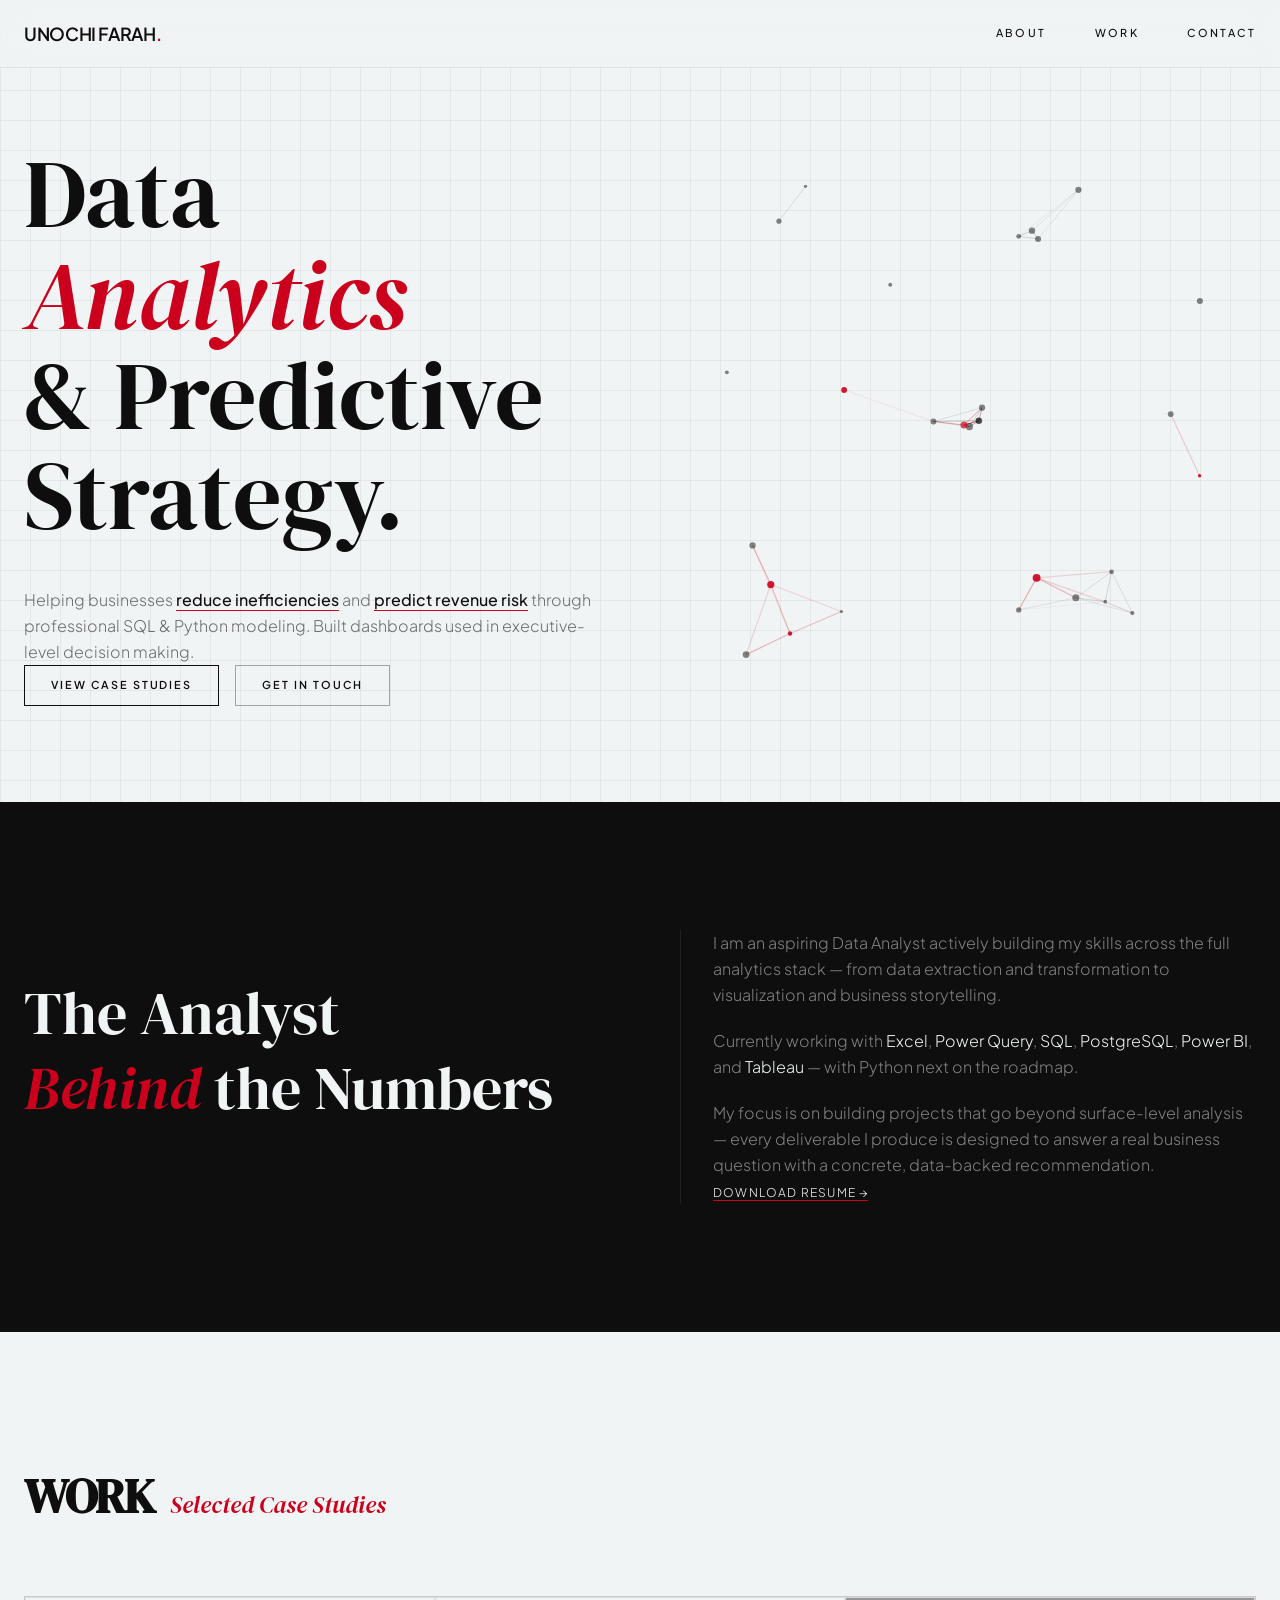
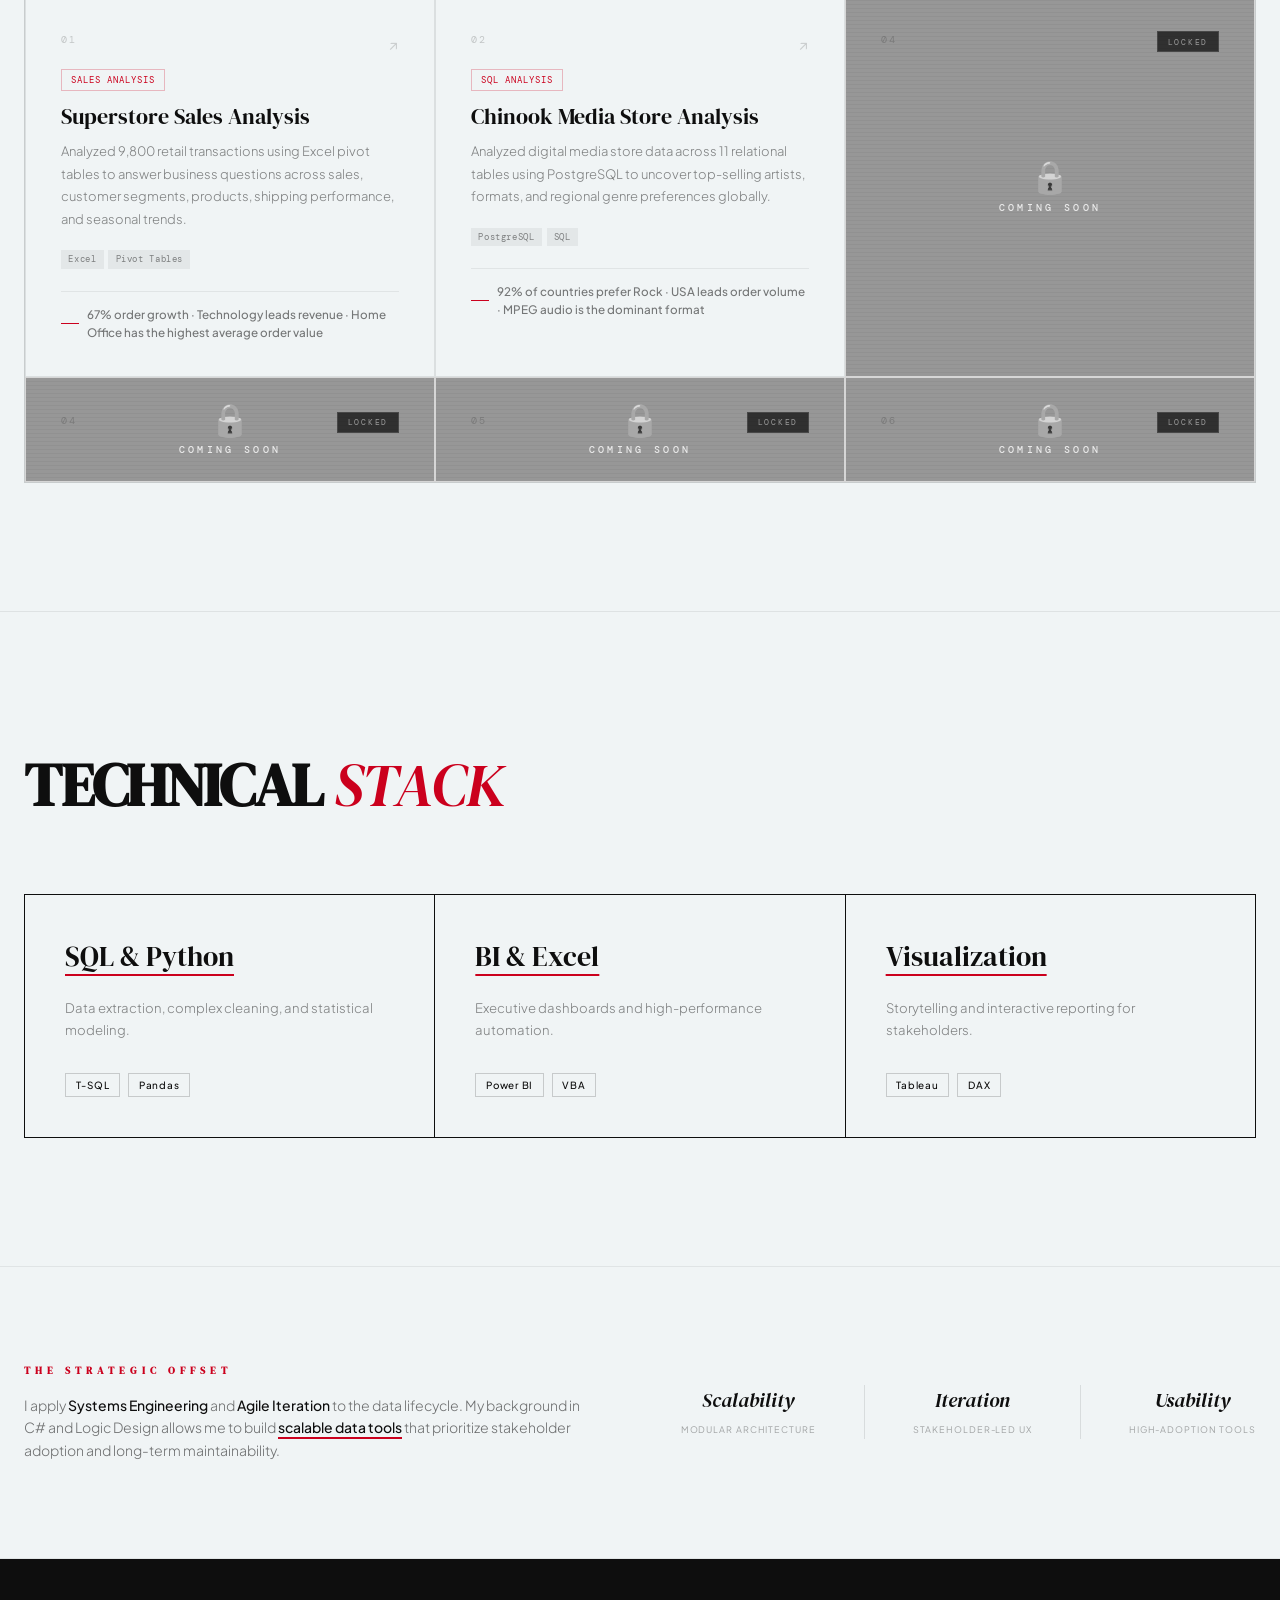
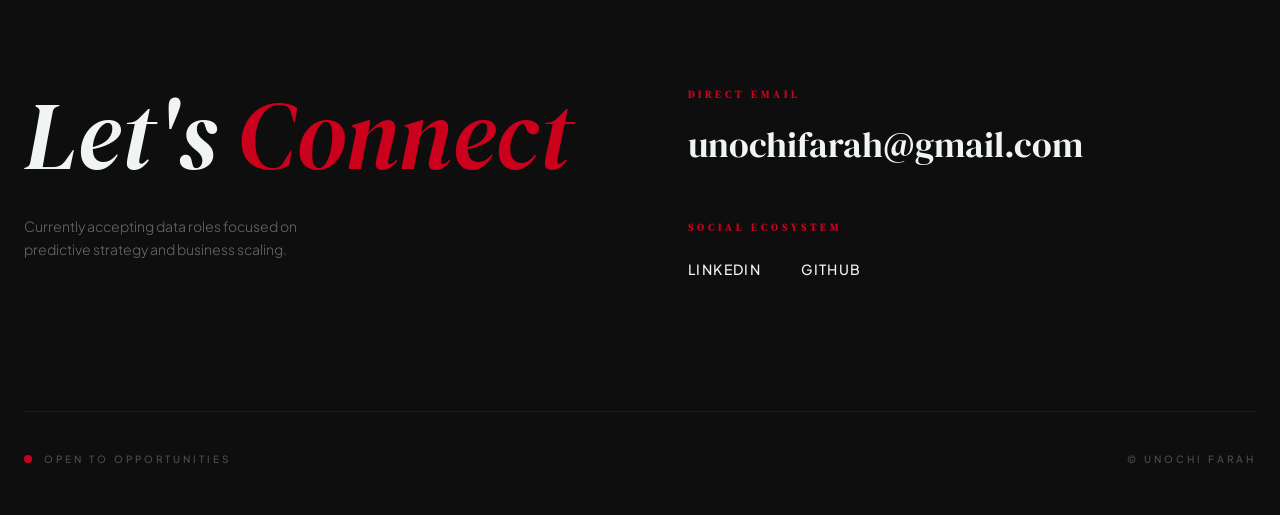
==== index.html @ 2f9d329b "update project 2" ====
<!DOCTYPE html>
<html lang="en">
<head>
    <meta charset="UTF-8">
    <meta name="viewport" content="width=device-width, initial-scale=1.0">
    <title>Unochi Farah | Data Analyst | SQL & Python Specialist</title>
    <link rel="preconnect" href="https://fonts.googleapis.com">
    <link rel="preconnect" href="https://fonts.gstatic.com" crossorigin>
    <link href="https://fonts.googleapis.com/css2?family=Plus+Jakarta+Sans:wght@300;400;500;600&family=DM+Serif+Display:ital@0;1&family=DM+Mono:wght@300;400;500&display=swap" rel="stylesheet">
    <link rel="stylesheet" href="styles.css">
    <style>
        :root { --cream:#F0F4F5; --red-deep:#7A0114; --red:#CB001D; --dark:#0E0E0E; }
        html { scroll-snap-type:y proximity; scroll-behavior:smooth; }
        body { font-family:'Plus Jakarta Sans',sans-serif; background-color:var(--cream); color:var(--dark); overflow-x:hidden; }
        h1,h2,h3,.serif { font-family:'DM Serif Display',serif; }
        section,footer { scroll-snap-align:start; scroll-margin-top:5rem; }
        .btn-outline { border:1.5px solid var(--dark); padding:11px 26px; transition:0.35s; font-size:0.68rem; letter-spacing:0.18em; text-transform:uppercase; font-weight:600; display:inline-block; color:var(--dark); }
        .btn-outline-secondary { border-color:rgba(14,14,14,0.35); }
        .btn-outline:hover { background:var(--red); border-color:var(--red); color:var(--cream); transform:translateY(-2px); }
        .project-card { display:block; position:relative; border:1px solid rgba(14,14,14,0.09); padding:2.2rem; overflow:hidden; text-decoration:none; color:inherit; background:var(--cream); transition:border-color 0.25s; }
        .project-card::before { content:''; position:absolute; bottom:0; left:0; right:0; height:2px; background:var(--red); transform:scaleX(0); transform-origin:left; transition:transform 0.35s ease; }
        .project-card:hover { border-color:rgba(14,14,14,0.2); }
        .project-card:hover::before { transform:scaleX(1); }
        .project-num { font-family:'DM Mono',monospace; font-size:0.6rem; letter-spacing:0.18em; color:rgba(14,14,14,0.2); margin-bottom:1.1rem; }
        .project-tag-pill { display:inline-block; font-family:'DM Mono',monospace; font-size:0.56rem; letter-spacing:0.12em; text-transform:uppercase; color:var(--red); border:1px solid rgba(203,0,29,0.25); padding:0.2rem 0.52rem; margin-bottom:0.75rem; }
        .project-card-title { font-family:'DM Serif Display',serif; font-size:1.35rem; font-weight:400; line-height:1.25; color:var(--dark); margin-bottom:0.6rem; }
        .project-card-desc { font-size:0.81rem; font-weight:300; line-height:1.75; color:rgba(14,14,14,0.5); margin-bottom:1.25rem; }
        .project-tools-row { display:flex; flex-wrap:wrap; gap:0.3rem; margin-bottom:1.35rem; }
        .tool-chip { font-family:'DM Mono',monospace; font-size:0.55rem; letter-spacing:0.07em; background:rgba(14,14,14,0.055); color:rgba(14,14,14,0.48); padding:0.17rem 0.45rem; }
        .project-arrow { position:absolute; top:2.2rem; right:2.2rem; font-size:0.95rem; color:rgba(14,14,14,0.16); transition:color 0.25s,transform 0.25s; }
        .project-card:hover .project-arrow { color:var(--red); transform:translate(3px,-3px); }
        .project-impact { font-size:0.73rem; font-weight:500; color:rgba(14,14,14,0.55); border-top:1px solid rgba(14,14,14,0.07); padding-top:0.9rem; display:flex; align-items:center; gap:0.5rem; }
        .project-impact::before { content:''; display:inline-block; width:1.1rem; height:1px; background:var(--red); flex-shrink:0; }
        .project-card-locked { display:block; position:relative; border:1px solid rgba(14,14,14,0.09); padding:2.2rem; overflow:hidden; text-decoration:none; color:inherit; background:#e8ebec; cursor:not-allowed; filter:grayscale(1); user-select:none; }
        .project-card-locked::after { content:''; position:absolute; inset:0; background-image:repeating-linear-gradient(0deg,transparent,transparent 3px,rgba(14,14,14,0.045) 3px,rgba(14,14,14,0.045) 4px); pointer-events:none; z-index:1; }
        .locked-overlay { position:absolute; inset:0; background:rgba(14,14,14,0.38); z-index:2; display:flex; flex-direction:column; align-items:center; justify-content:center; gap:0.6rem; transition:background 0.3s; }
        .project-card-locked:hover .locked-overlay { background:rgba(14,14,14,0.52); }
        @keyframes lockShake { 0%,100%{transform:rotate(0deg)} 20%{transform:rotate(-9deg)} 40%{transform:rotate(9deg)} 60%{transform:rotate(-6deg)} 80%{transform:rotate(6deg)} }
        .project-card-locked:hover .lock-icon { animation:lockShake 0.45s ease; }
        .lock-icon { font-size:2rem; line-height:1; display:block; }
        .locked-label { font-family:'DM Mono',monospace; font-size:0.6rem; letter-spacing:0.35em; text-transform:uppercase; color:rgba(240,244,245,0.9); font-weight:500; }
        .locked-badge { position:absolute; top:2.1rem; right:2.2rem; font-family:'DM Mono',monospace; font-size:0.5rem; letter-spacing:0.22em; text-transform:uppercase; background:rgba(14,14,14,0.75); color:rgba(240,244,245,0.55); padding:0.22rem 0.6rem; border:1px solid rgba(240,244,245,0.12); z-index:3; }
        .stack-card { border-right:1px solid var(--dark); border-bottom:1px solid var(--dark); transition:background 0.4s; }
        .stack-card:hover { background:var(--dark); }
        .stack-card:hover .stack-title { color:var(--cream); }
        .stack-card:hover .stack-desc { color:rgba(240,244,245,0.5); }
        .stack-card:hover .stack-chip { background:var(--red); color:var(--cream); border-color:var(--red); }
        .stack-title { font-family:'DM Serif Display',serif; font-size:1.75rem; transition:color 0.4s; text-decoration:underline; text-decoration-color:var(--red); text-decoration-thickness:2px; text-underline-offset:8px; color:var(--dark); }
        .stack-desc { font-size:0.82rem; font-weight:300; line-height:1.7; transition:color 0.4s; color:rgba(14,14,14,0.5); }
        .stack-chip { font-size:0.62rem; font-weight:500; letter-spacing:0.08em; border:1px solid rgba(14,14,14,0.18); padding:0.2rem 0.6rem; transition:background 0.4s,color 0.4s,border-color 0.4s; color:var(--dark); }
    </style>
</head>
<body>
<div id="progress-bar" style="width:0%"></div>
<!-- NAV -->
<nav class="fixed w-full z-50 backdrop-blur-md border-b px-6 py-5" style="background:rgba(240,244,245,0.92);border-color:rgba(14,14,14,0.08);">
    <div class="max-w-7xl mx-auto flex justify-between items-center">
        <div class="text-lg uppercase tracking-tight" style="font-weight:600;letter-spacing:-0.02em;">Unochi Farah<span class="text-accent">.</span></div>
        <div class="flex gap-8 md:gap-12 items-center">
            <a href="#about" class="nav-link">About</a>
            <a href="#work" class="nav-link">Work</a>
            <a href="#contact" class="nav-link">Contact</a>
        </div>
    </div>
</nav>
<!-- HERO -->
<section class="pt-36 pb-24 grid-bg px-6">
    <div class="max-w-7xl mx-auto w-full">
        <div data-aos="fade-up" style="display:grid;grid-template-columns:1fr 1fr;gap:4rem;align-items:center;">
            <div>
                <h1 class="text-6xl md:text-8xl leading-none mb-10" style="font-weight:400;line-height:1.05;">
                    Data <span class="text-accent italic">Analytics</span>
                    <br>
                    &amp; Predictive Strategy.
                </h1>
                <p class="text-base max-w-xl font-light leading-relaxed mb-0" style="color:rgba(14,14,14,0.58);">
                    Helping businesses
                    <span style="color:var(--dark);font-weight:500;text-decoration:underline;text-decoration-color:var(--red);text-underline-offset:4px;">reduce inefficiencies</span>
                    and
                    <span style="color:var(--dark);font-weight:500;text-decoration:underline;text-decoration-color:var(--red);text-underline-offset:4px;">predict revenue risk</span>
                    through professional SQL &amp; Python modeling. Built dashboards used in executive-level decision making.
                </p>
                <div class="flex flex-wrap gap-4 mt-16">
                    <a href="#work" class="btn-outline">View Case Studies</a>
                    <a href="https://www.linkedin.com/in/jasmine-unochi-4613a3169/" target="_blank" rel="noopener noreferrer" class="btn-outline btn-outline-secondary">Get in Touch</a>
                </div>
            </div>
            <!-- INTERACTIVE GRAPHIC -->
            <div style="display:flex;align-items:center;justify-content:center;">
                <canvas id="hero-canvas" width="480" height="480" style="width:100%;max-width:480px;cursor:crosshair;"></canvas>
            </div>
        </div>
    </div>
</section>
<script>
(function(){
    const canvas = document.getElementById('hero-canvas');
    if (!canvas) return;
    const ctx = canvas.getContext('2d');
    const W = canvas.width, H = canvas.height;
    const RED = '#CB001D', DARK = '#0E0E0E', CREAM = '#F0F4F5';
    let mouse = { x: W/2, y: H/2 };
    const NODES = 28;
    const nodes = Array.from({length: NODES}, (_, i) => ({
        x: Math.random() * W,
        y: Math.random() * H,
        vx: (Math.random() - 0.5) * 0.6,
        vy: (Math.random() - 0.5) * 0.6,
        r: Math.random() * 2.5 + 1.5,
        red: i < 5
    }));
    canvas.addEventListener('mousemove', e => {
        const rect = canvas.getBoundingClientRect();
        const scaleX = W / rect.width;
        const scaleY = H / rect.height;
        mouse.x = (e.clientX - rect.left) * scaleX;
        mouse.y = (e.clientY - rect.top) * scaleY;
    });
    canvas.addEventListener('mouseleave', () => {
        mouse.x = W/2; mouse.y = H/2;
    });
    canvas.addEventListener('click', e => {
        const rect = canvas.getBoundingClientRect();
        const scaleX = W / rect.width;
        const scaleY = H / rect.height;
        const cx = (e.clientX - rect.left) * scaleX;
        const cy = (e.clientY - rect.top) * scaleY;
        nodes.push({
            x: cx, y: cy,
            vx: (Math.random()-0.5)*1.2,
            vy: (Math.random()-0.5)*1.2,
            r: 3, red: true
        });
        if (nodes.length > NODES + 10) nodes.splice(0, 1);
    });
    function draw() {
        ctx.clearRect(0, 0, W, H);
        // mouse influence
        nodes.forEach(n => {
            const dx = mouse.x - n.x, dy = mouse.y - n.y;
            const dist = Math.sqrt(dx*dx + dy*dy);
            if (dist < 120 && dist > 0) {
                const force = (120 - dist) / 120 * 0.4;
                n.vx += (dx/dist) * force;
                n.vy += (dy/dist) * force;
            }
            n.vx *= 0.98; n.vy *= 0.98;
            n.x += n.vx; n.y += n.vy;
            if (n.x < 0 || n.x > W) n.vx *= -1;
            if (n.y < 0 || n.y > H) n.vy *= -1;
            n.x = Math.max(0, Math.min(W, n.x));
            n.y = Math.max(0, Math.min(H, n.y));
        });
        // draw connections
        for (let i = 0; i < nodes.length; i++) {
            for (let j = i+1; j < nodes.length; j++) {
                const dx = nodes[i].x - nodes[j].x;
                const dy = nodes[i].y - nodes[j].y;
                const dist = Math.sqrt(dx*dx + dy*dy);
                if (dist < 110) {
                    const alpha = (1 - dist/110) * 0.45;
                    const isRed = nodes[i].red || nodes[j].red;
                    ctx.beginPath();
                    ctx.strokeStyle = isRed
                        ? `rgba(203,0,29,${alpha})`
                        : `rgba(14,14,14,${alpha * 0.6})`;
                    ctx.lineWidth = isRed ? 1.2 : 0.7;
                    ctx.moveTo(nodes[i].x, nodes[i].y);
                    ctx.lineTo(nodes[j].x, nodes[j].y);
                    ctx.stroke();
                }
            }
        }
        // mouse connections
        nodes.forEach(n => {
            const dx = mouse.x - n.x, dy = mouse.y - n.y;
            const dist = Math.sqrt(dx*dx + dy*dy);
            if (dist < 100) {
                const alpha = (1 - dist/100) * 0.6;
                ctx.beginPath();
                ctx.strokeStyle = `rgba(203,0,29,${alpha})`;
                ctx.lineWidth = 0.8;
                ctx.moveTo(n.x, n.y);
                ctx.lineTo(mouse.x, mouse.y);
                ctx.stroke();
            }
        });
        // draw nodes
        nodes.forEach(n => {
            ctx.beginPath();
            ctx.arc(n.x, n.y, n.r, 0, Math.PI*2);
            ctx.fillStyle = n.red ? RED : DARK;
            ctx.globalAlpha = n.red ? 0.9 : 0.5;
            ctx.fill();
            ctx.globalAlpha = 1;
        });
        // mouse dot
        ctx.beginPath();
        ctx.arc(mouse.x, mouse.y, 3.5, 0, Math.PI*2);
        ctx.fillStyle = RED;
        ctx.globalAlpha = 0.7;
        ctx.fill();
        ctx.globalAlpha = 1;
        requestAnimationFrame(draw);
    }
    draw();
})();
</script>
<!-- ABOUT -->
<section id="about" class="py-32 relative overflow-hidden px-6" style="background:var(--dark);color:var(--cream);">
    <div class="max-w-7xl mx-auto grid md:grid-cols-2 gap-20 items-center">
        <div data-aos="fade-right">
            <h2 class="text-5xl md:text-6xl mb-8 leading-tight" style="font-weight:400;">The Analyst <br><span class="text-accent italic">Behind</span> the Numbers</h2>
        </div>
        <div class="space-y-5 font-light leading-relaxed pl-8" style="border-left:1px solid rgba(240,244,245,0.08);color:rgba(240,244,245,0.5);" data-aos="fade-left">
            <p>I am an aspiring Data Analyst actively building my skills across the full analytics stack — from data extraction and transformation to visualization and business storytelling.</p>
            <p>Currently working with <span style="color:var(--cream);">Excel</span>, <span style="color:var(--cream);">Power Query</span>, <span style="color:var(--cream);">SQL</span>, <span style="color:var(--cream);">PostgreSQL</span>, <span style="color:var(--cream);">Power BI</span>, and <span style="color:var(--cream);">Tableau</span> — with Python next on the roadmap.</p>
            <p>My focus is on building projects that go beyond surface-level analysis — every deliverable I produce is designed to answer a real business question with a concrete, data-backed recommendation.</p>
            <a href="resume.pdf" class="inline-block mt-4 text-xs uppercase tracking-widest pb-1 transition-colors" style="border-bottom:1px solid var(--red);color:var(--cream);">Download Resume →</a>
        </div>
    </div>
</section>
<!-- WORK -->
<section id="work" class="py-32 px-6">
    <div class="max-w-7xl mx-auto">
        <div class="flex flex-col md:flex-row md:items-baseline gap-4 mb-16">
            <h2 class="text-5xl uppercase tracking-tight" style="font-weight:600;letter-spacing:-0.02em;">Work</h2>
            <div style="height:1px;flex-grow:1;background:rgba(14,14,14,0.1);display:none;" class="md:block"></div>
            <span class="text-accent serif italic text-2xl" style="font-weight:400;">Selected Case Studies</span>
        </div>
        <div class="grid grid-cols-1 md:grid-cols-2 lg:grid-cols-3 gap-\[1px\]" style="background:rgba(14,14,14,0.09);border:1px solid rgba(14,14,14,0.09);" data-aos="fade-up">
            <!-- 01 UNLOCKED -->
            <a href="project-one.html" class="project-card">
                <span class="project-arrow">↗</span>
                <div class="project-num">01</div>
                <div class="project-tag-pill">Sales Analysis</div>
                <h3 class="project-card-title">
                    Superstore Sales Analysis
                </h3>
                <p class="project-card-desc">
                    Analyzed 9,800 retail transactions using Excel pivot tables to answer business questions across sales, customer segments, products, shipping performance, and seasonal trends.
                </p>
                <div class="project-tools-row">
                    <span class="tool-chip">Excel</span>
                    <span class="tool-chip">Pivot Tables</span>
                </div>
                <div class="project-impact">
                    67% order growth · Technology leads revenue · Home Office has the highest average order value
                </div>
            </a>
            <!-- 02 UNLOCKED -->
            <a href="project-two.html" class="project-card">
                <span class="project-arrow">↗</span>
                <div class="project-num">02</div>
                <div class="project-tag-pill">SQL Analysis</div>
                <h3 class="project-card-title">
                    Chinook Media Store Analysis
                </h3>
                <p class="project-card-desc">
                    Analyzed digital media store data across 11 relational tables using PostgreSQL to uncover top-selling artists, formats, and regional genre preferences globally.
                </p>
                <div class="project-tools-row">
                    <span class="tool-chip">PostgreSQL</span>
                    <span class="tool-chip">SQL</span>
                </div>
                <div class="project-impact">
                    92% of countries prefer Rock · USA leads order volume · MPEG audio is the dominant format
                </div>
            </a>
            <!-- 03 LOCKED -->
            <div class="project-card-locked">
                <div class="locked-badge">Locked</div>
                <div class="project-num">04</div>
                <div class="locked-overlay">
                    <span class="lock-icon">🔒</span>
                    <span class="locked-label">Coming Soon</span>
                </div>
            </div>
            <!-- 04 LOCKED -->
            <div class="project-card-locked">
                <div class="locked-badge">Locked</div>
                <div class="project-num">04</div>
                <div class="locked-overlay">
                    <span class="lock-icon">🔒</span>
                    <span class="locked-label">Coming Soon</span>
                </div>
            </div>
            <!-- 05 LOCKED -->
            <div class="project-card-locked">
                <div class="locked-badge">Locked</div>
                <div class="project-num">05</div>
                <div class="locked-overlay">
                    <span class="lock-icon">🔒</span>
                    <span class="locked-label">Coming Soon</span>
                </div>
            </div>
            <!-- 06 LOCKED -->
            <div class="project-card-locked">
                <div class="locked-badge">Locked</div>
                <div class="project-num">06</div>
                <div class="locked-overlay">
                    <span class="lock-icon">🔒</span>
                    <span class="locked-label">Coming Soon</span>
                </div>
            </div>
        </div>
    </div>
</section>
<!-- STACK -->
<section id="stack" class="py-32 px-6" style="border-top:1px solid rgba(14,14,14,0.08);">
    <div class="max-w-7xl mx-auto">
        <h2 class="text-5xl md:text-6xl uppercase tracking-tight mb-16" style="font-weight:600;letter-spacing:-0.02em;">Technical <span class="text-accent serif italic" style="font-weight:400;">Stack</span></h2>
        <div style="display:grid;grid-template-columns:repeat(3,1fr);border-top:1px solid var(--dark);border-left:1px solid var(--dark);">
            <div class="stack-card p-10">
                <div class="stack-title mb-5">SQL &amp; Python</div>
                <p class="stack-desc mb-8">Data extraction, complex cleaning, and statistical modeling.</p>
                <div class="flex flex-wrap gap-2"><span class="stack-chip">T-SQL</span><span class="stack-chip">Pandas</span></div>
            </div>
            <div class="stack-card p-10">
                <div class="stack-title mb-5">BI &amp; Excel</div>
                <p class="stack-desc mb-8">Executive dashboards and high-performance automation.</p>
                <div class="flex flex-wrap gap-2"><span class="stack-chip">Power BI</span><span class="stack-chip">VBA</span></div>
            </div>
            <div class="stack-card p-10">
                <div class="stack-title mb-5">Visualization</div>
                <p class="stack-desc mb-8">Storytelling and interactive reporting for stakeholders.</p>
                <div class="flex flex-wrap gap-2"><span class="stack-chip">Tableau</span><span class="stack-chip">DAX</span></div>
            </div>
        </div>
    </div>
</section>
<!-- STRATEGIC OFFSET -->
<section class="py-24 px-6" style="border-top:1px solid rgba(14,14,14,0.07);border-bottom:1px solid rgba(14,14,14,0.07);">
    <div class="max-w-7xl mx-auto flex flex-col md:flex-row justify-between items-start md:items-center gap-10">
        <div class="max-w-xl">
            <h3 style="font-size:10px;text-transform:uppercase;letter-spacing:0.5em;font-weight:600;color:var(--red);margin-bottom:1rem;">The Strategic Offset</h3>
            <p class="text-sm font-light leading-relaxed" style="color:rgba(14,14,14,0.58);">
                I apply <span style="color:var(--dark);font-weight:500;">Systems Engineering</span> and <span style="color:var(--dark);font-weight:500;">Agile Iteration</span> to the data lifecycle. My background in C# and Logic Design allows me to build
                <span style="color:var(--dark);font-weight:500;text-decoration:underline;text-decoration-color:var(--red);text-decoration-thickness:2px;text-underline-offset:4px;">scalable data tools</span>
                that prioritize stakeholder adoption and long-term maintainability.
            </p>
        </div>
        <div class="flex flex-wrap gap-12">
            <div class="text-center"><span class="block text-xl serif italic mb-1">Scalability</span><span style="font-size:9px;text-transform:uppercase;letter-spacing:0.1em;color:rgba(14,14,14,0.35);">Modular Architecture</span></div>
            <div class="text-center pl-12" style="border-left:1px solid rgba(14,14,14,0.1);"><span class="block text-xl serif italic mb-1">Iteration</span><span style="font-size:9px;text-transform:uppercase;letter-spacing:0.1em;color:rgba(14,14,14,0.35);">Stakeholder-Led UX</span></div>
            <div class="text-center pl-12" style="border-left:1px solid rgba(14,14,14,0.1);"><span class="block text-xl serif italic mb-1">Usability</span><span style="font-size:9px;text-transform:uppercase;letter-spacing:0.1em;color:rgba(14,14,14,0.35);">High-Adoption Tools</span></div>
        </div>
    </div>
</section>
<!-- FOOTER / CONTACT -->
<footer id="contact" class="pt-32 pb-12 px-6" style="background:var(--dark);color:var(--cream);">
    <div class="max-w-7xl mx-auto">
        <div class="grid lg:grid-cols-2 gap-24 mb-32">
            <div>
                <h2 class="text-6xl md:text-8xl mb-8 italic serif" style="font-weight:400;line-height:1;">Let's <span class="text-accent">Connect</span></h2>
                <p class="text-sm font-light leading-relaxed max-w-xs" style="color:rgba(240,244,245,0.4);">Currently accepting data roles focused on predictive strategy and business scaling.</p>
            </div>
            <div class="space-y-12">
                <div>
                    <h4 style="font-size:10px;text-transform:uppercase;letter-spacing:0.4em;font-weight:600;margin-bottom:1rem;color:var(--red);">Direct Email</h4>
                    <a href="mailto:unochifarah@gmail.com" class="text-2xl md:text-4xl serif" style="color:var(--cream);transition:color 0.3s;" onmouseover="this.style.color='var(--red)'" onmouseout="this.style.color='var(--cream)'">unochifarah@gmail.com</a>
                </div>
                <div>
                    <h4 style="font-size:10px;text-transform:uppercase;letter-spacing:0.4em;font-weight:600;margin-bottom:1.5rem;color:var(--red);">Social Ecosystem</h4>
                    <div class="flex gap-10">
                        <a href="https://www.linkedin.com/in/jasmine-unochi-4613a3169/" target="_blank" rel="noopener noreferrer" class="social-link text-sm uppercase tracking-widest font-medium" style="color:var(--cream);">LinkedIn</a>
                        <a href="https://github.com/unochifarah" target="_blank" rel="noopener noreferrer" class="social-link text-sm uppercase tracking-widest font-medium" style="color:var(--cream);">GitHub</a>
                    </div>
                </div>
            </div>
        </div>
            <div style="border-top:1px solid rgba(240,244,245,0.07);padding-top:2.5rem;margin-top:2rem;display:flex;justify-content:space-between;align-items:center;font-size:10px;text-transform:uppercase;letter-spacing:0.3em;font-weight:500;color:rgba(240,244,245,0.28);">
            <div class="flex items-center gap-3"><span class="h-2 w-2 rounded-full animate-pulse" style="background:var(--red);"></span><span>Open to Opportunities</span></div>
            <p>&copy; Unochi Farah</p>
        </div>
    </div>
</footer>
<script>
    window.addEventListener('scroll', function() {
        let s = document.body.scrollTop || document.documentElement.scrollTop;
        let h = document.documentElement.scrollHeight - document.documentElement.clientHeight;
        document.getElementById("progress-bar").style.width = (s / h * 100) + "%";
    });
    document.addEventListener('DOMContentLoaded', function() {
        const observer = new IntersectionObserver(function(entries) {
            entries.forEach(function(entry) {
                if (entry.isIntersecting) entry.target.classList.add('aos-animate');
            });
        }, { threshold: 0.1 });
        document.querySelectorAll('[data-aos]').forEach(function(el) { observer.observe(el); });
    });
</script>
</body>
</html>
---- styles.css ----
/* ── Reset & Base ─────────────────────────────────────────── */
*, *::before, *::after { box-sizing: border-box; margin: 0; padding: 0; }
html { scroll-behavior: smooth; }
img { display: block; max-width: 100%; height: auto; }
a { text-decoration: none; color: inherit; }

/* ── CSS Variables ────────────────────────────────────────── */
:root {
  --cream: #F0F4F5;
  --red:   #CB001D;
  --dark:  #0E0E0E;
  --max-w: 80rem; /* max-w-7xl */
}

/* ── Typography ───────────────────────────────────────────── */
body {
  font-family: 'Plus Jakarta Sans', sans-serif;
  background-color: var(--cream);
  color: var(--dark);
  overflow-x: hidden;
  font-size: 1rem;
  line-height: 1.5;
}
h1, h2, h3, h4, .serif { font-family: 'DM Serif Display', serif; }
code, .mono { font-family: 'DM Mono', monospace; }

.text-accent  { color: var(--red); }
.italic       { font-style: italic; }
.uppercase    { text-transform: uppercase; }
.font-light   { font-weight: 300; }
.font-medium  { font-weight: 500; }
.font-semibold{ font-weight: 600; }

.text-xs   { font-size: 0.75rem; }
.text-sm   { font-size: 0.875rem; }
.text-base { font-size: 1rem; }
.text-lg   { font-size: 1.125rem; }
.text-xl   { font-size: 1.25rem; }
.text-2xl  { font-size: 1.5rem; }
.text-3xl  { font-size: 1.875rem; }
.text-4xl  { font-size: 2.25rem; }
.text-5xl  { font-size: 3rem; }

.text-\[0\.55rem\] { font-size: 0.55rem; }
.text-\[0\.58rem\] { font-size: 0.58rem; }
.text-\[0\.6rem\]  { font-size: 0.6rem; }
.text-\[0\.62rem\] { font-size: 0.62rem; }
.text-\[10px\]     { font-size: 10px; }

.leading-tight   { line-height: 1.25; }
.leading-relaxed { line-height: 1.625; }
.leading-\[1\.15\] { line-height: 1.15; }

.tracking-tight      { letter-spacing: -0.02em; }
.tracking-widest     { letter-spacing: 0.1em; }
.tracking-\[0\.07em\]{ letter-spacing: 0.07em; }
.tracking-\[0\.15em\]{ letter-spacing: 0.15em; }
.tracking-\[0\.2em\] { letter-spacing: 0.2em; }
.tracking-\[0\.3em\] { letter-spacing: 0.3em; }

/* ── Layout ───────────────────────────────────────────────── */
.max-w-7xl  { max-width: var(--max-w); }
.mx-auto    { margin-left: auto; margin-right: auto; }
.w-full     { width: 100%; }
.w-2        { width: 0.5rem; }
.h-2        { height: 0.5rem; }
.h-auto     { height: auto; }
.block      { display: block; }

.flex         { display: flex; }
.flex-col     { flex-direction: column; }
.flex-wrap    { flex-wrap: wrap; }
.items-center { align-items: center; }
.items-end    { align-items: flex-end; }
.justify-between { justify-content: space-between; }

.grid { display: grid; }

/* ── Spacing ──────────────────────────────────────────────── */
.gap-2  { gap: 0.5rem; }
.gap-3  { gap: 0.75rem; }
.gap-4  { gap: 1rem; }
.gap-6  { gap: 1.5rem; }
.gap-8  { gap: 2rem; }
.gap-10 { gap: 2.5rem; }
.gap-12 { gap: 3rem; }
.gap-16 { gap: 4rem; }
.gap-\[1px\] { gap: 1px; }

.p-8  { padding: 2rem; }
.p-12 { padding: 3rem; }
.px-2 { padding-left: 0.5rem; padding-right: 0.5rem; }
.px-6 { padding-left: 1.5rem; padding-right: 1.5rem; }
.py-1 { padding-top: 0.25rem; padding-bottom: 0.25rem; }
.py-5 { padding-top: 1.25rem; padding-bottom: 1.25rem; }
.py-20{ padding-top: 5rem; padding-bottom: 5rem; }
.py-28{ padding-top: 7rem; padding-bottom: 7rem; }
.pt-10{ padding-top: 2.5rem; }
.pt-20{ padding-top: 5rem; }
.pt-36{ padding-top: 9rem; }
.pb-6 { padding-bottom: 1.5rem; }
.pb-10{ padding-bottom: 2.5rem; }
.pb-12{ padding-bottom: 3rem; }
.pb-20{ padding-bottom: 5rem; }

.mb-2 { margin-bottom: 0.5rem; }
.mb-3 { margin-bottom: 0.75rem; }
.mb-4 { margin-bottom: 1rem; }
.mb-5 { margin-bottom: 1.25rem; }
.mb-6 { margin-bottom: 1.5rem; }
.mb-8 { margin-bottom: 2rem; }
.mb-10{ margin-bottom: 2.5rem; }
.mb-16{ margin-bottom: 4rem; }
.mt-4 { margin-top: 1rem; }
.mt-6 { margin-top: 1.5rem; }
.mt-8 { margin-top: 2rem; }
.mt-12{ margin-top: 3rem; }

.space-y-2 > * + * { margin-top: 0.5rem; }
.space-y-3 > * + * { margin-top: 0.75rem; }
.space-y-4 > * + * { margin-top: 1rem; }
.space-y-6 > * + * { margin-top: 1.5rem; }
.space-y-12> * + * { margin-top: 3rem; }

/* ── Positioning ──────────────────────────────────────────── */
.fixed    { position: fixed; }
.relative { position: relative; }
.z-50     { z-index: 50; }

/* ── Borders & Shapes ─────────────────────────────────────── */
.border-b     { border-bottom: 1px solid; }
.rounded-full { border-radius: 9999px; }

/* ── Responsive Grid ──────────────────────────────────────── */
@media (min-width: 768px) {
  .md\:grid-cols-2  { grid-template-columns: repeat(2, minmax(0, 1fr)); }
  .md\:grid-cols-3  { grid-template-columns: repeat(3, minmax(0, 1fr)); }
  .md\:grid-cols-4  { grid-template-columns: repeat(4, minmax(0, 1fr)); }
  .md\:grid-cols-12 { grid-template-columns: repeat(12, minmax(0, 1fr)); }
  .md\:col-span-3   { grid-column: span 3 / span 3; }
  .md\:col-span-7   { grid-column: span 7 / span 7; }
  .md\:col-span-8   { grid-column: span 8 / span 8; }
  .md\:col-span-9   { grid-column: span 9 / span 9; }
  .md\:col-start-4  { grid-column-start: 4; }
  .md\:flex-row     { flex-direction: row; }
  .md\:gap-12       { gap: 3rem; }
  .md\:p-20         { padding: 5rem; }
  .md\:text-4xl     { font-size: 2.25rem; }
  .md\:text-5xl     { font-size: 3rem; }
}
@media (min-width: 1024px) {
  .lg\:text-5xl { font-size: 3rem; }
}

/* ── Animations ───────────────────────────────────────────── */
@keyframes fadeSlideUp {
  from { opacity: 0; transform: translateY(24px); }
  to   { opacity: 1; transform: translateY(0); }
}
@keyframes pulse {
  0%, 100% { opacity: 1; }
  50%       { opacity: 0.5; }
}
.animate-pulse { animation: pulse 2s cubic-bezier(0.4,0,0.6,1) infinite; }

.hero-animate {
  animation: fadeSlideUp 0.9s ease forwards;
}
.hero-animate-2 {
  animation: fadeSlideUp 0.9s 0.2s ease forwards;
  opacity: 0;
}

/* ── AOS ──────────────────────────────────────────────────── */
[data-aos] {
  opacity: 0;
  transform: translateY(20px);
  transition: opacity 0.7s ease, transform 0.7s ease;
}
[data-aos].aos-animate {
  opacity: 1;
  transform: translateY(0);
}
[data-aos="fade-right"] {
  transform: translateX(-20px);
}
[data-aos="fade-right"].aos-animate {
  transform: translateX(0);
}

/* ── Progress Bar ─────────────────────────────────────────── */
#progress-bar {
  height: 3px;
  background: var(--red);
  position: fixed;
  top: 0;
  left: 0;
  z-index: 100;
  transition: width 0.1s;
}

/* ── Navigation ───────────────────────────────────────────── */
nav {
  position: fixed;
  width: 100%;
  z-index: 50;
  backdrop-filter: blur(12px);
  -webkit-backdrop-filter: blur(12px);
  border-bottom: 1px solid rgba(14,14,14,0.08);
  padding: 1.25rem 1.5rem;
  background: rgba(240,244,245,0.92);
}
nav .max-w-7xl {
  display: flex;
  justify-content: space-between;
  align-items: center;
}
nav .nav-brand {
  font-size: 1.125rem;
  font-weight: 600;
  letter-spacing: -0.02em;
  text-transform: uppercase;
}
nav .nav-links { display: flex; gap: 3rem; align-items: center; }

.nav-link {
  position: relative;
  transition: color 0.3s;
  font-weight: 500;
  font-size: 0.68rem;
  letter-spacing: 0.22em;
  text-transform: uppercase;
}
.nav-link:hover { color: var(--red); }
.nav-link::after {
  content: '';
  position: absolute;
  width: 0;
  height: 1.5px;
  bottom: -4px;
  left: 0;
  background-color: var(--red);
  transition: width 0.3s ease;
}
.nav-link:hover::after { width: 100%; }

/* ── Grid Background ──────────────────────────────────────── */
.grid-bg {
  background-image:
    linear-gradient(rgba(14,14,14,0.055) 1px, transparent 1px),
    linear-gradient(90deg, rgba(14,14,14,0.055) 1px, transparent 1px);
  background-size: 30px 30px;
  background-color: var(--cream);
}

/* ── Stat Block ───────────────────────────────────────────── */
.stat-block {
  border-left: 2px solid var(--red);
  padding-left: 1.2rem;
}

/* ── Section Label ────────────────────────────────────────── */
.section-label {
  font-family: 'DM Mono', monospace;
  font-size: 0.6rem;
  letter-spacing: 0.3em;
  text-transform: uppercase;
  color: rgba(14,14,14,0.3);
}

/* ── Section Rule ─────────────────────────────────────────── */
hr.section-rule {
  border: none;
  border-top: 1px solid rgba(14,14,14,0.08);
  margin: 0;
}

/* ── Insight Block (dark section) ─────────────────────────── */
.insight-block {
  background: var(--dark);
  color: var(--cream);
  position: relative;
  overflow: hidden;
}
.insight-block::before {
  content: '';
  position: absolute;
  top: -60px;
  right: -60px;
  width: 220px;
  height: 220px;
  border-radius: 50%;
  background: radial-gradient(circle, rgba(203,0,29,0.12) 0%, transparent 70%);
  pointer-events: none;
}

/* ── Process Step ─────────────────────────────────────────── */
.process-step {
  border-left: 1px solid rgba(14,14,14,0.1);
  padding-left: 2rem;
  position: relative;
}
.process-step::before {
  content: '';
  position: absolute;
  left: -4px;
  top: 4px;
  width: 7px;
  height: 7px;
  border-radius: 50%;
  background: var(--red);
}

/* ── Thinking Card ────────────────────────────────────────── */
.thinking-card {
  border: 1px solid rgba(14,14,14,0.09);
  padding: 2rem;
  background: var(--cream);
  position: relative;
  overflow: hidden;
  transition: border-color 0.25s;
}
.thinking-card::after {
  content: '';
  position: absolute;
  bottom: 0;
  left: 0;
  right: 0;
  height: 2px;
  background: var(--red);
  transform: scaleX(0);
  transform-origin: left;
  transition: transform 0.35s ease;
}
.thinking-card:hover { border-color: rgba(14,14,14,0.2); }
.thinking-card:hover::after { transform: scaleX(1); }

.thinking-num {
  font-family: 'DM Mono', monospace;
  font-size: 0.62rem;
  color: var(--red);
  letter-spacing: 0.15em;
  margin-bottom: 0.75rem;
}

/* ── Outcome Stat ─────────────────────────────────────────── */
.outcome-stat { position: relative; }
.outcome-stat::after {
  content: '';
  position: absolute;
  bottom: -1px;
  left: 0;
  width: 1.5rem;
  height: 2px;
  background: var(--red);
}

/* ── Reflection Tag ───────────────────────────────────────── */
.reflection-tag {
  font-family: 'DM Mono', monospace;
  font-size: 0.56rem;
  letter-spacing: 0.12em;
  text-transform: uppercase;
  color: var(--red);
  border: 1px solid rgba(203,0,29,0.25);
  padding: 0.2rem 0.52rem;
  display: inline-block;
  margin-bottom: 0.75rem;
}

/* ── Button ───────────────────────────────────────────────── */
.btn-outline {
  border: 1.5px solid var(--cream);
  padding: 11px 26px;
  transition: 0.35s;
  font-size: 0.68rem;
  letter-spacing: 0.18em;
  text-transform: uppercase;
  font-weight: 600;
  display: inline-block;
  color: var(--cream);
}
.btn-outline:hover {
  background: var(--red);
  border-color: var(--red);
  color: var(--cream);
  transform: translateY(-2px);
}

/* ── Social Link ──────────────────────────────────────────── */
.social-link {
  position: relative;
  padding-bottom: 3px;
  transition: color 0.3s;
}
.social-link::after {
  content: '';
  position: absolute;
  width: 0;
  height: 1.5px;
  bottom: 0;
  left: 0;
  background-color: var(--red);
  transition: width 0.3s ease;
}
.social-link:hover { color: var(--red); }
.social-link:hover::after { width: 100%; }

/* ── Hover transition ─────────────────────────────────────── */
.hover\:text-accent:hover { color: var(--red); }
.transition-colors { transition: color 0.3s ease; }

/* ── Homepage additional classes ──────────────────────────── */
.duration-300      { transition-duration: 300ms; }
.min-h-screen      { min-height: 100vh; }
.overflow-hidden   { overflow: hidden; }
.flex-grow         { flex-grow: 1; }
.h-\[1px\]        { height: 1px; }
.text-center       { text-align: center; }
.items-start       { align-items: flex-start; }
.items-baseline    { align-items: baseline; }
.leading-none      { line-height: 1; }
.leading-\[0\.82\] { line-height: 0.82; }

.text-6xl  { font-size: 3.75rem; }
.text-8xl  { font-size: 6rem; }
.text-\[9\.5rem\]  { font-size: 9.5rem; }
.text-\[9px\]      { font-size: 9px; }

.max-w-xl  { max-width: 36rem; }
.max-w-xs  { max-width: 20rem; }
.gap-20    { gap: 5rem; }
.gap-24    { gap: 6rem; }
.py-24     { padding-top: 6rem; padding-bottom: 6rem; }
.py-32     { padding-top: 8rem; padding-bottom: 8rem; }
.pt-24     { padding-top: 6rem; }
.pt-32     { padding-top: 8rem; }
.pb-12     { padding-bottom: 3rem; }
.p-10      { padding: 2.5rem; }
.pb-24     { padding-bottom: 6rem; }
.pl-8      { padding-left: 2rem; }
.pl-12     { padding-left: 3rem; }
.mb-32     { margin-bottom: 8rem; }
.space-y-5  > * + * { margin-top: 1.25rem; }
.grid-cols-1 { grid-template-columns: repeat(1, minmax(0, 1fr)); }
.hidden    { display: none; }
.tracking-\[0\.4em\] { letter-spacing: 0.4em; }
.tracking-\[0\.5em\] { letter-spacing: 0.5em; }

@media (min-width: 768px) {
  .md\:text-6xl       { font-size: 3.75rem; }
  .md\:text-8xl       { font-size: 6rem; }
  .md\:items-center   { align-items: center; }
  .md\:items-baseline { align-items: baseline; }
  .md\:items-start    { align-items: flex-start; }
  .md\:block          { display: block; }
}
@media (min-width: 1024px) {
  .lg\:grid-cols-2        { grid-template-columns: repeat(2, minmax(0, 1fr)); }
  .lg\:grid-cols-3        { grid-template-columns: repeat(3, minmax(0, 1fr)); }
  .lg\:text-\[9\.5rem\]  { font-size: 9.5rem; }
}
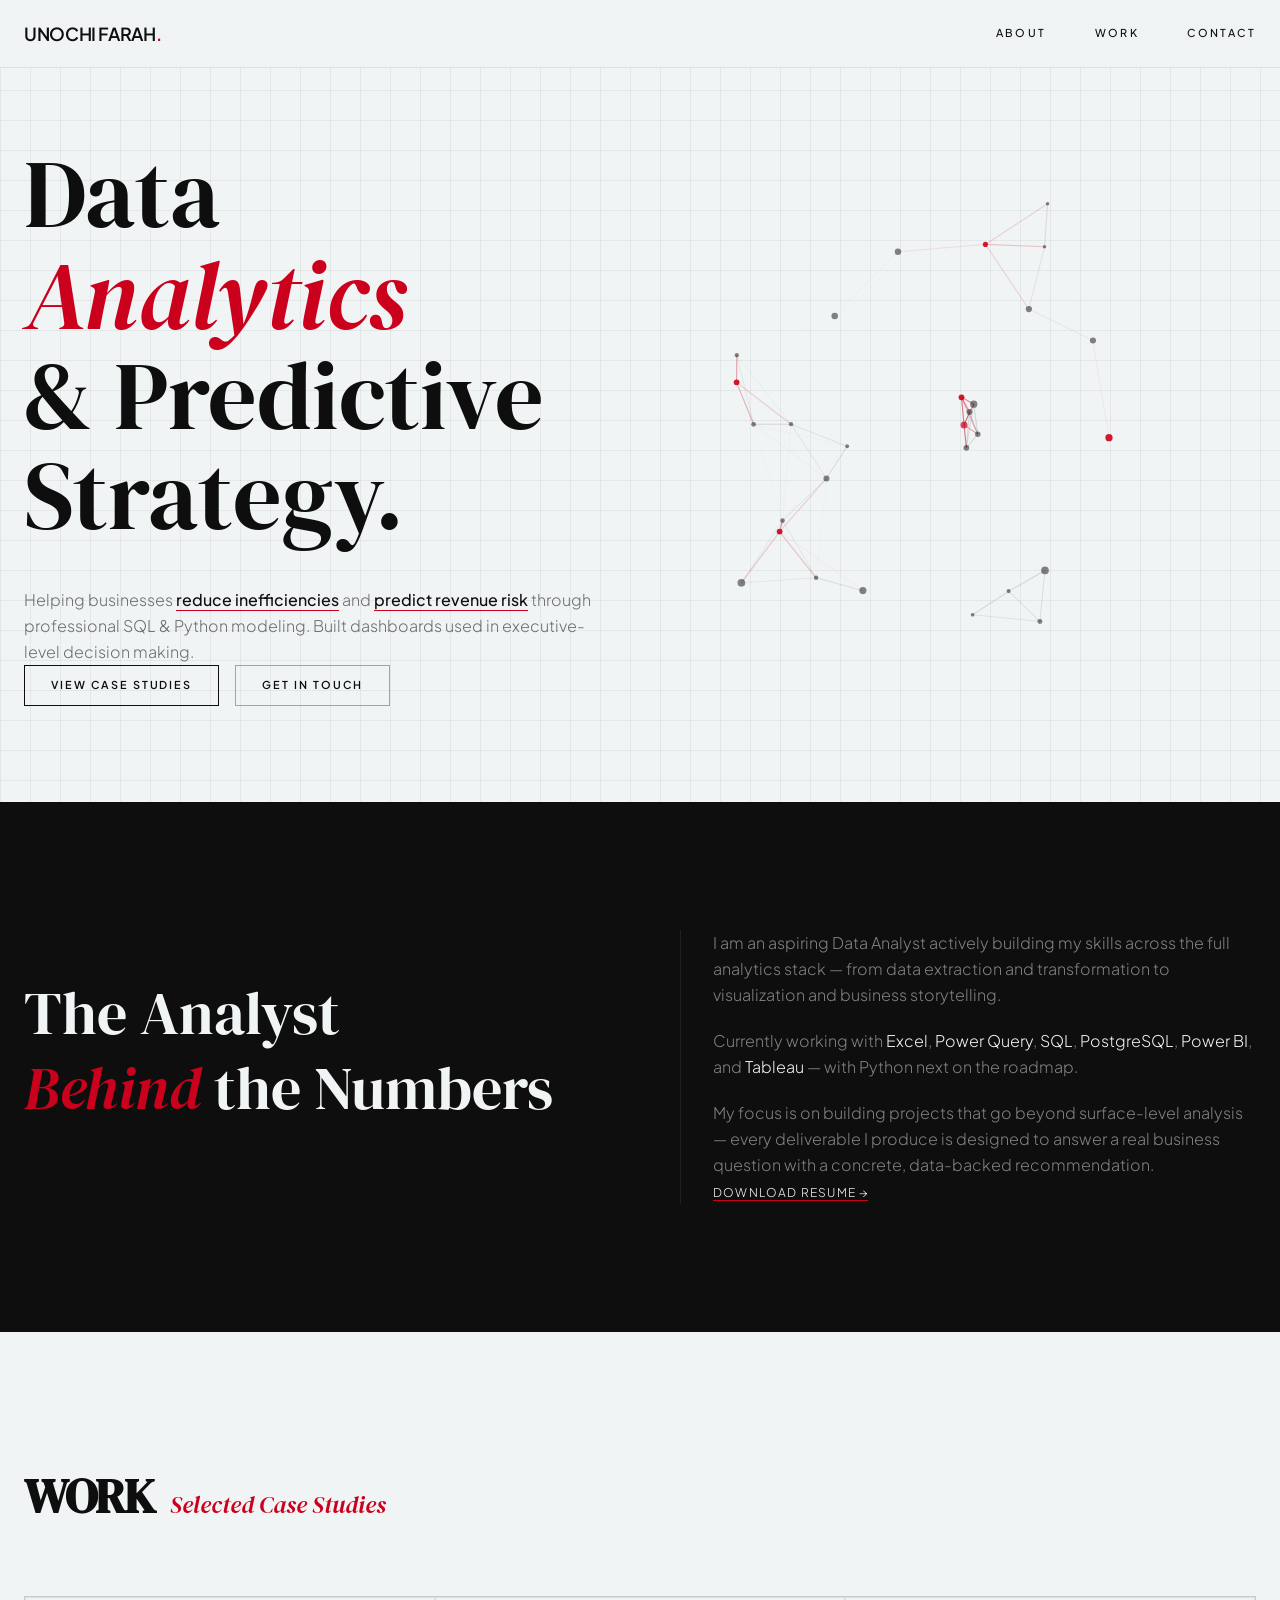
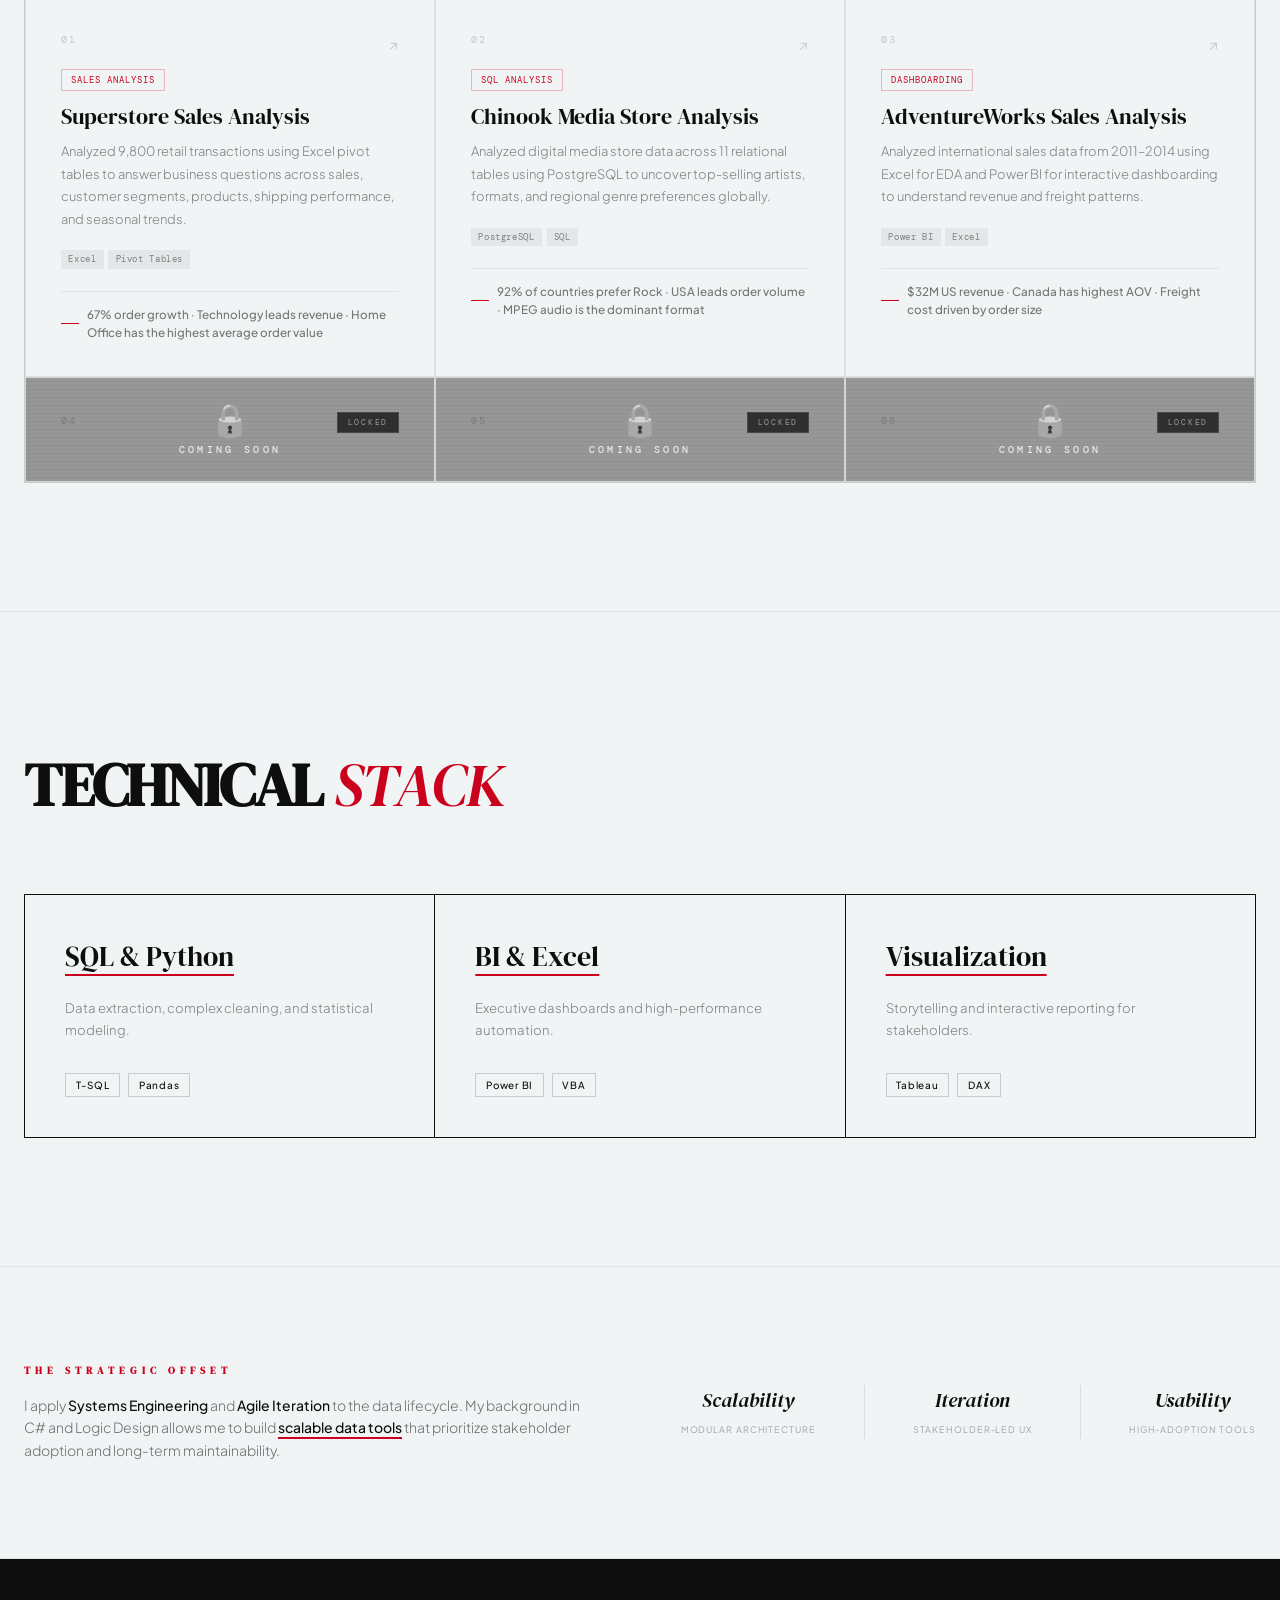
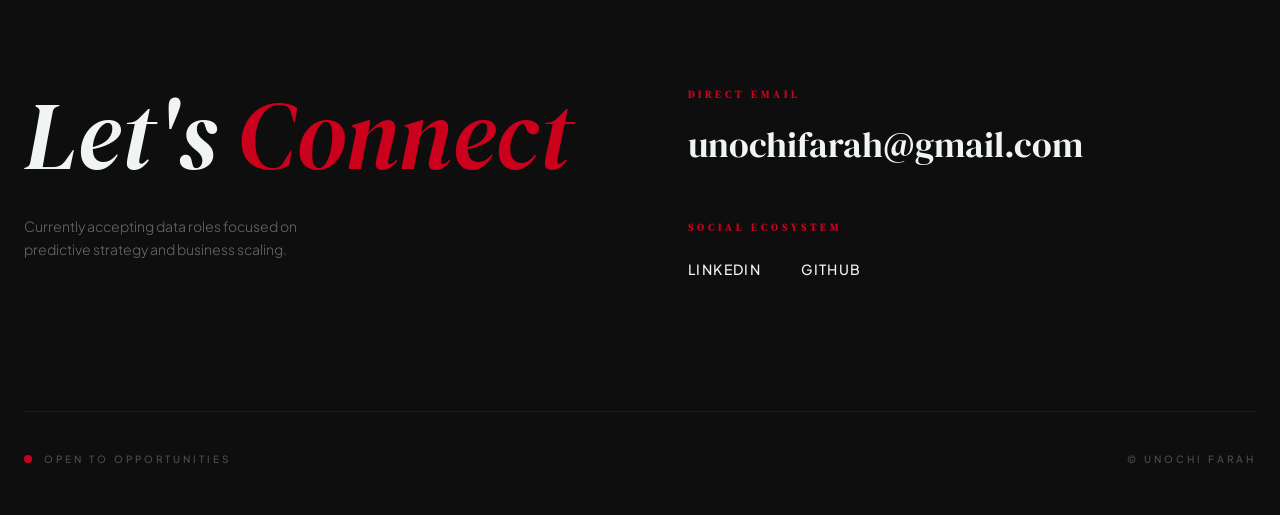
==== commit 2d471e97: "update project 3" ====
--- a/index.html
+++ b/index.html
@@ -267,15 +267,25 @@
                     92% of countries prefer Rock · USA leads order volume · MPEG audio is the dominant format
                 </div>
             </a>
-            <!-- 03 LOCKED -->
-            <div class="project-card-locked">
-                <div class="locked-badge">Locked</div>
-                <div class="project-num">04</div>
-                <div class="locked-overlay">
-                    <span class="lock-icon">🔒</span>
-                    <span class="locked-label">Coming Soon</span>
-                </div>
-            </div>
+            <!-- 03 UNLOCKED -->
+            <a href="project-three.html" class="project-card">
+                <span class="project-arrow">↗</span>
+                <div class="project-num">03</div>
+                <div class="project-tag-pill">Dashboarding</div>
+                <h3 class="project-card-title">
+                    AdventureWorks Sales Analysis
+                </h3>
+                <p class="project-card-desc">
+                    Analyzed international sales data from 2011–2014 using Excel for EDA and Power BI for interactive dashboarding to understand revenue and freight patterns.
+                </p>
+                <div class="project-tools-row">
+                    <span class="tool-chip">Power BI</span>
+                    <span class="tool-chip">Excel</span>
+                </div>
+                <div class="project-impact">
+                    $32M US revenue · Canada has highest AOV · Freight cost driven by order size
+                </div>
+            </a>
             <!-- 04 LOCKED -->
             <div class="project-card-locked">
                 <div class="locked-badge">Locked</div>
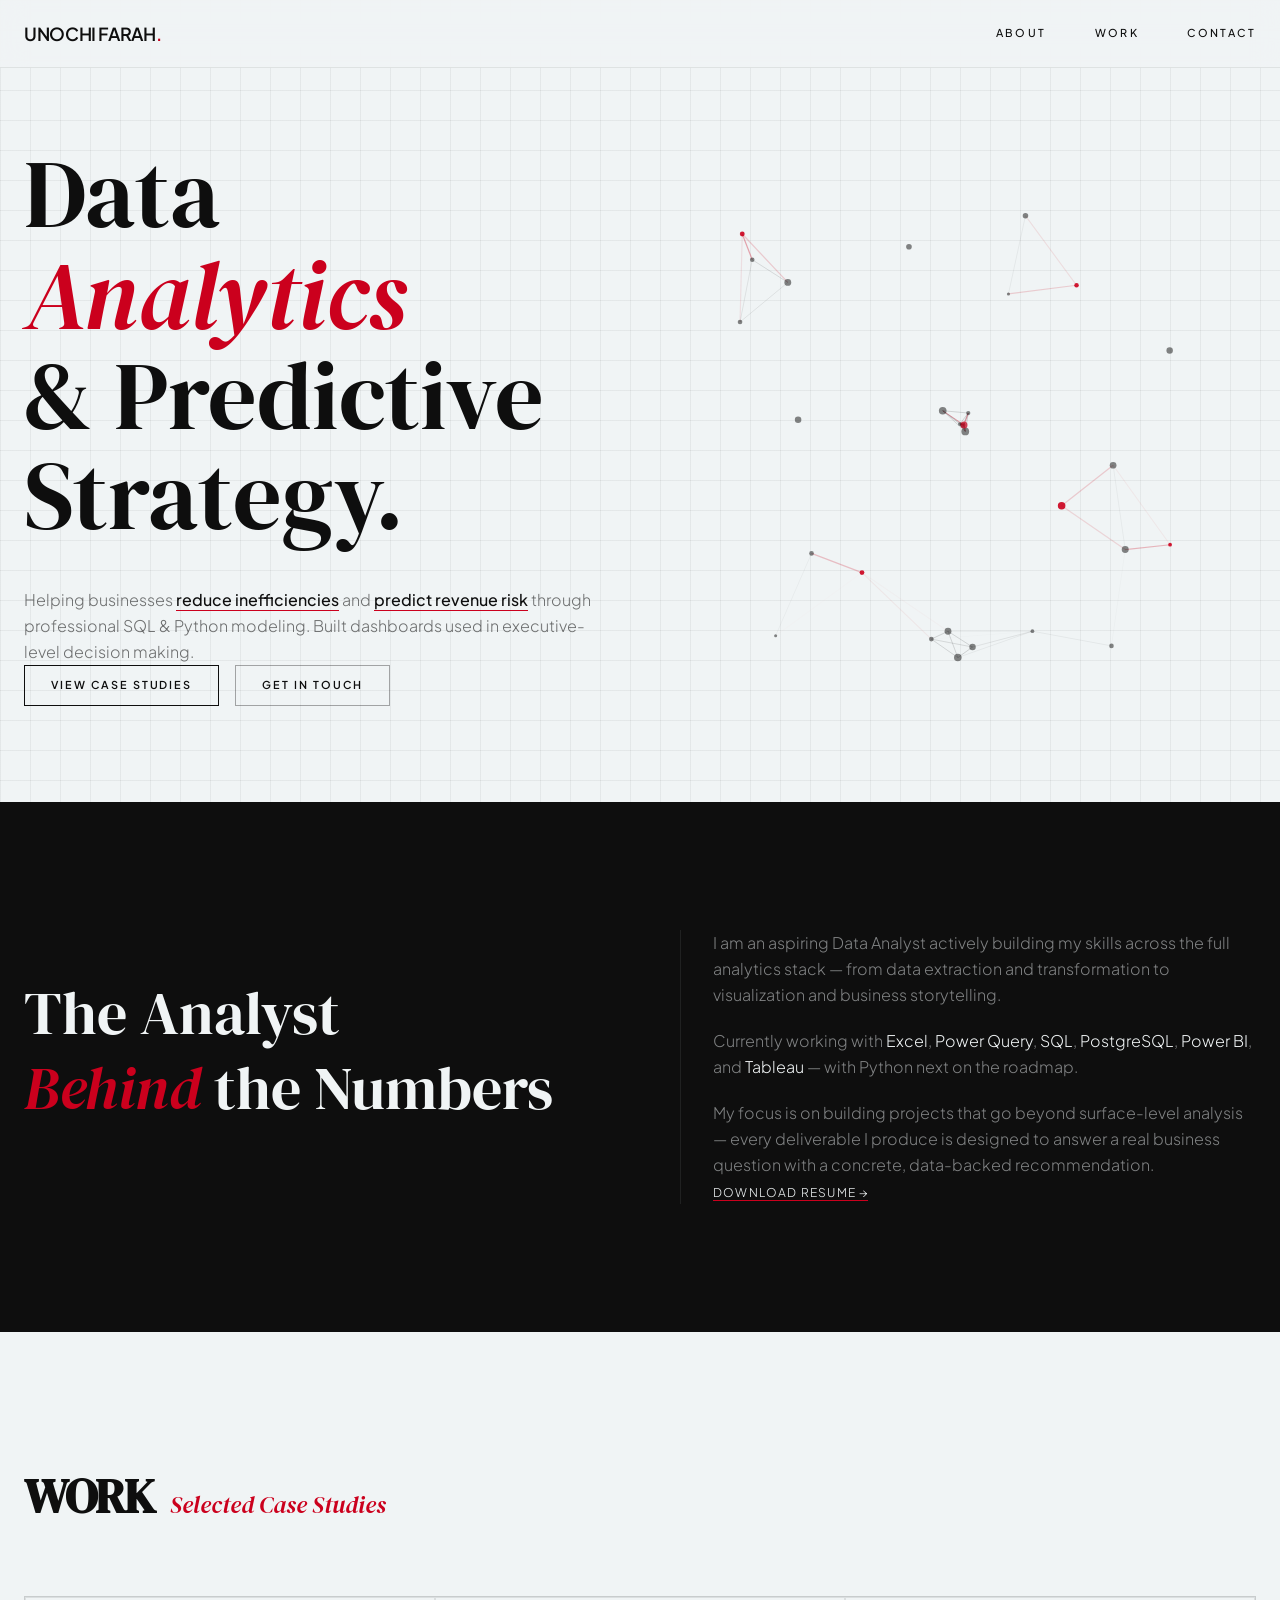
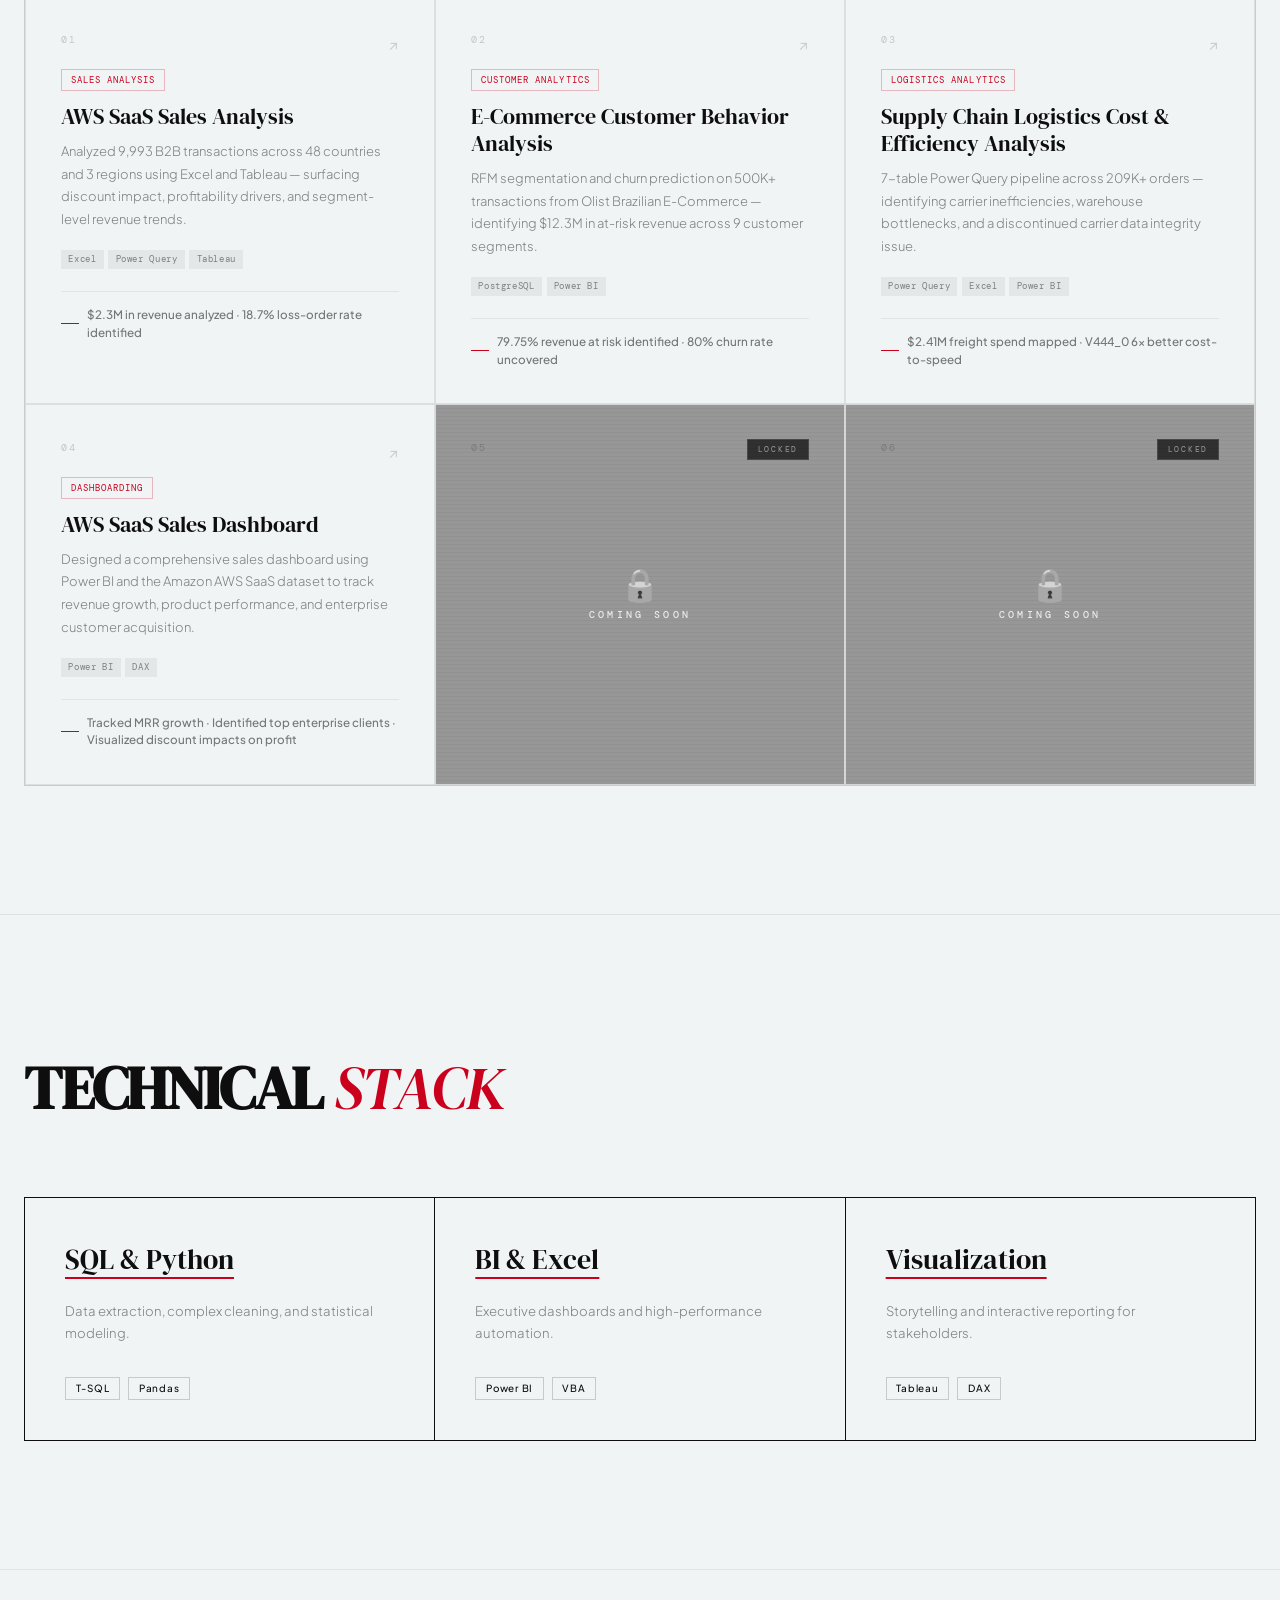
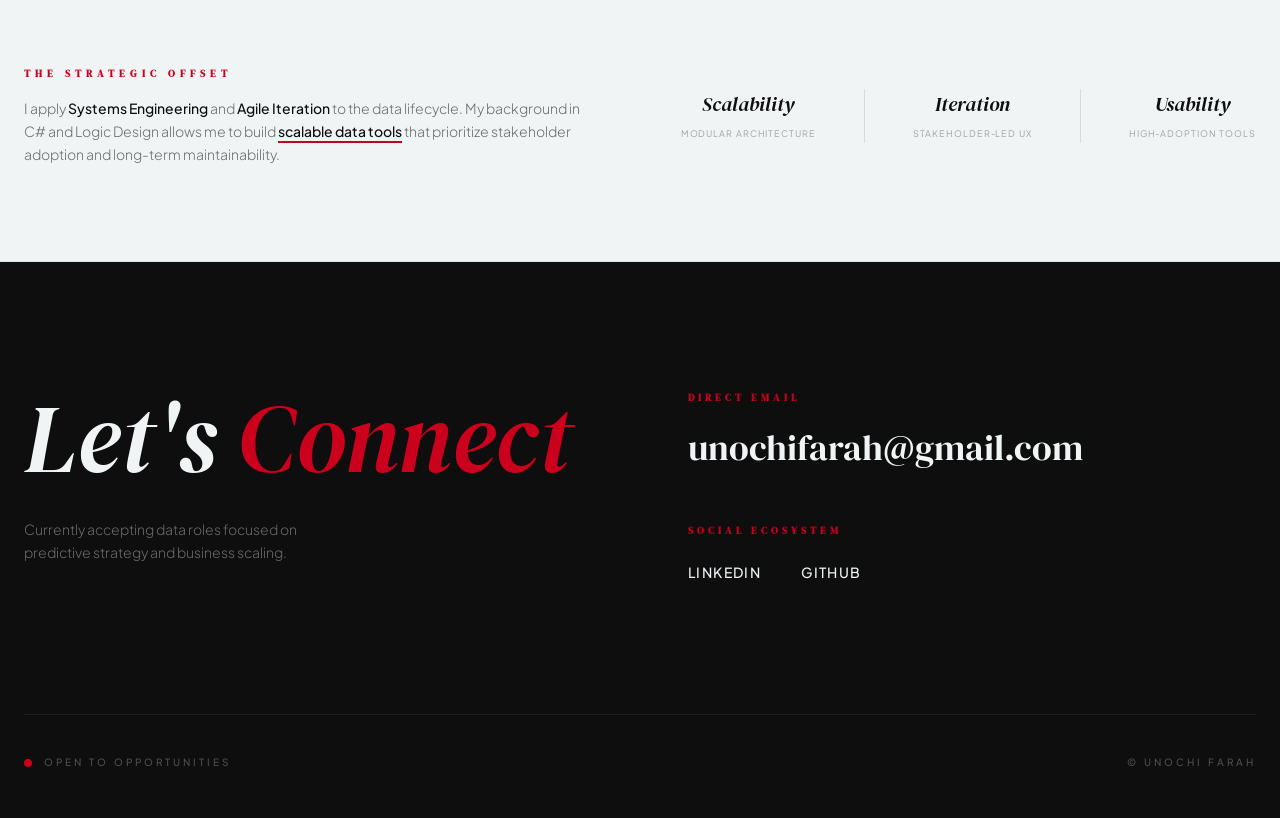
==== commit 58c0726d: "update project 4" ====
--- a/index.html
+++ b/index.html
@@ -234,67 +234,50 @@
                 <span class="project-arrow">↗</span>
                 <div class="project-num">01</div>
                 <div class="project-tag-pill">Sales Analysis</div>
-                <h3 class="project-card-title">
-                    Superstore Sales Analysis
-                </h3>
-                <p class="project-card-desc">
-                    Analyzed 9,800 retail transactions using Excel pivot tables to answer business questions across sales, customer segments, products, shipping performance, and seasonal trends.
-                </p>
-                <div class="project-tools-row">
-                    <span class="tool-chip">Excel</span>
-                    <span class="tool-chip">Pivot Tables</span>
-                </div>
-                <div class="project-impact">
-                    67% order growth · Technology leads revenue · Home Office has the highest average order value
-                </div>
+                <h3 class="project-card-title">AWS SaaS Sales Analysis</h3>
+                <p class="project-card-desc">Analyzed 9,993 B2B transactions across 48 countries and 3 regions using Excel and Tableau — surfacing discount impact, profitability drivers, and segment-level revenue trends.</p>
+                <div class="project-tools-row"><span class="tool-chip">Excel</span><span class="tool-chip">Power Query</span><span class="tool-chip">Tableau</span></div>
+                <div class="project-impact">$2.3M in revenue analyzed · 18.7% loss-order rate identified</div>
             </a>
             <!-- 02 UNLOCKED -->
             <a href="project-two.html" class="project-card">
                 <span class="project-arrow">↗</span>
                 <div class="project-num">02</div>
-                <div class="project-tag-pill">SQL Analysis</div>
-                <h3 class="project-card-title">
-                    Chinook Media Store Analysis
-                </h3>
-                <p class="project-card-desc">
-                    Analyzed digital media store data across 11 relational tables using PostgreSQL to uncover top-selling artists, formats, and regional genre preferences globally.
-                </p>
-                <div class="project-tools-row">
-                    <span class="tool-chip">PostgreSQL</span>
-                    <span class="tool-chip">SQL</span>
-                </div>
-                <div class="project-impact">
-                    92% of countries prefer Rock · USA leads order volume · MPEG audio is the dominant format
-                </div>
+                <div class="project-tag-pill">Customer Analytics</div>
+                <h3 class="project-card-title">E-Commerce Customer Behavior Analysis</h3>
+                <p class="project-card-desc">RFM segmentation and churn prediction on 500K+ transactions from Olist Brazilian E-Commerce — identifying $12.3M in at-risk revenue across 9 customer segments.</p>
+                <div class="project-tools-row"><span class="tool-chip">PostgreSQL</span><span class="tool-chip">Power BI</span></div>
+                <div class="project-impact">79.75% revenue at risk identified · 80% churn rate uncovered</div>
             </a>
             <!-- 03 UNLOCKED -->
             <a href="project-three.html" class="project-card">
                 <span class="project-arrow">↗</span>
                 <div class="project-num">03</div>
+                <div class="project-tag-pill">Logistics Analytics</div>
+                <h3 class="project-card-title">Supply Chain Logistics Cost & Efficiency Analysis</h3>
+                <p class="project-card-desc">7-table Power Query pipeline across 209K+ orders — identifying carrier inefficiencies, warehouse bottlenecks, and a discontinued carrier data integrity issue.</p>
+                <div class="project-tools-row"><span class="tool-chip">Power Query</span><span class="tool-chip">Excel</span><span class="tool-chip">Power BI</span></div>
+                <div class="project-impact">$2.41M freight spend mapped · V444_0 6× better cost-to-speed</div>
+            </a>
+            <!-- 04 UNLOCKED -->
+            <a href="project-four.html" class="project-card">
+                <span class="project-arrow">↗</span>
+                <div class="project-num">04</div>
                 <div class="project-tag-pill">Dashboarding</div>
                 <h3 class="project-card-title">
-                    AdventureWorks Sales Analysis
+                    AWS SaaS Sales Dashboard
                 </h3>
                 <p class="project-card-desc">
-                    Analyzed international sales data from 2011–2014 using Excel for EDA and Power BI for interactive dashboarding to understand revenue and freight patterns.
+                    Designed a comprehensive sales dashboard using Power BI and the Amazon AWS SaaS dataset to track revenue growth, product performance, and enterprise customer acquisition.
                 </p>
                 <div class="project-tools-row">
                     <span class="tool-chip">Power BI</span>
-                    <span class="tool-chip">Excel</span>
+                    <span class="tool-chip">DAX</span>
                 </div>
                 <div class="project-impact">
-                    $32M US revenue · Canada has highest AOV · Freight cost driven by order size
+                    Tracked MRR growth · Identified top enterprise clients · Visualized discount impacts on profit
                 </div>
             </a>
-            <!-- 04 LOCKED -->
-            <div class="project-card-locked">
-                <div class="locked-badge">Locked</div>
-                <div class="project-num">04</div>
-                <div class="locked-overlay">
-                    <span class="lock-icon">🔒</span>
-                    <span class="locked-label">Coming Soon</span>
-                </div>
-            </div>
             <!-- 05 LOCKED -->
             <div class="project-card-locked">
                 <div class="locked-badge">Locked</div>
@@ -401,4 +384,4 @@
     });
 </script>
 </body>
-</html>
+</html>
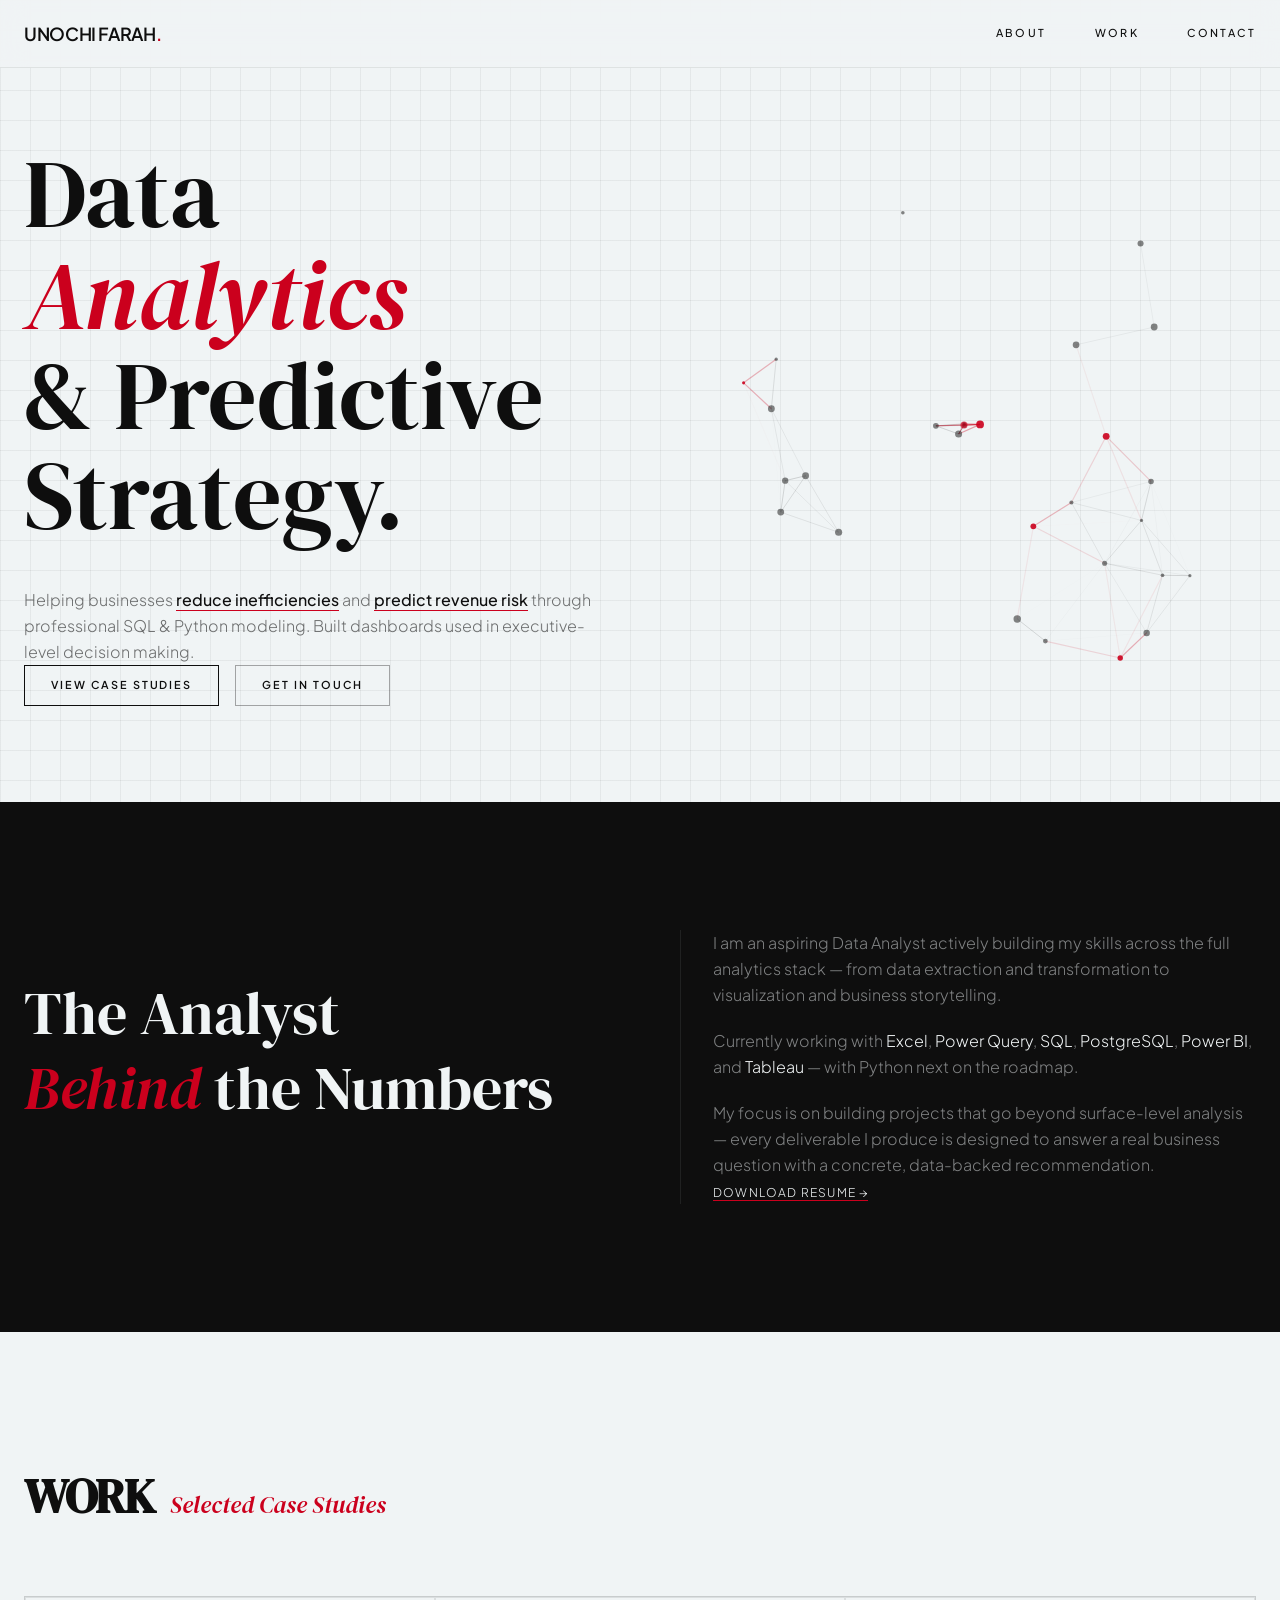
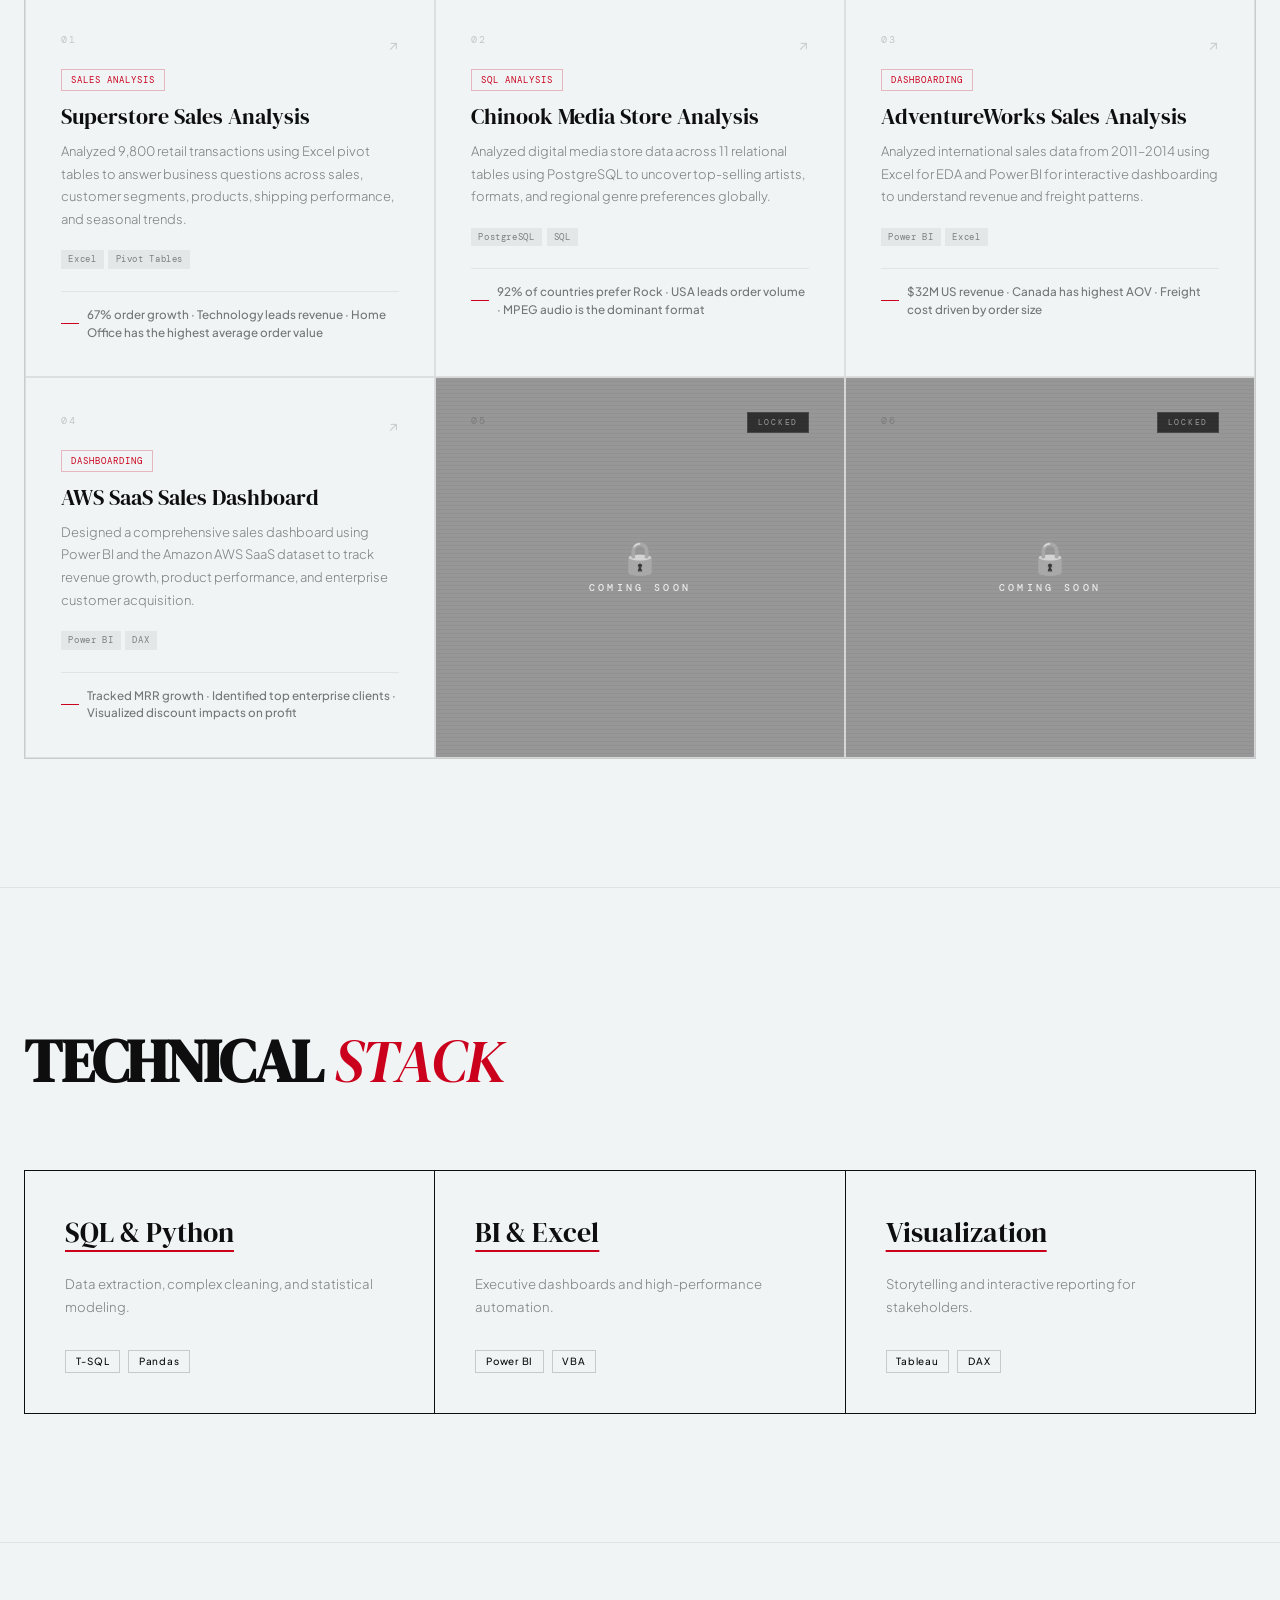
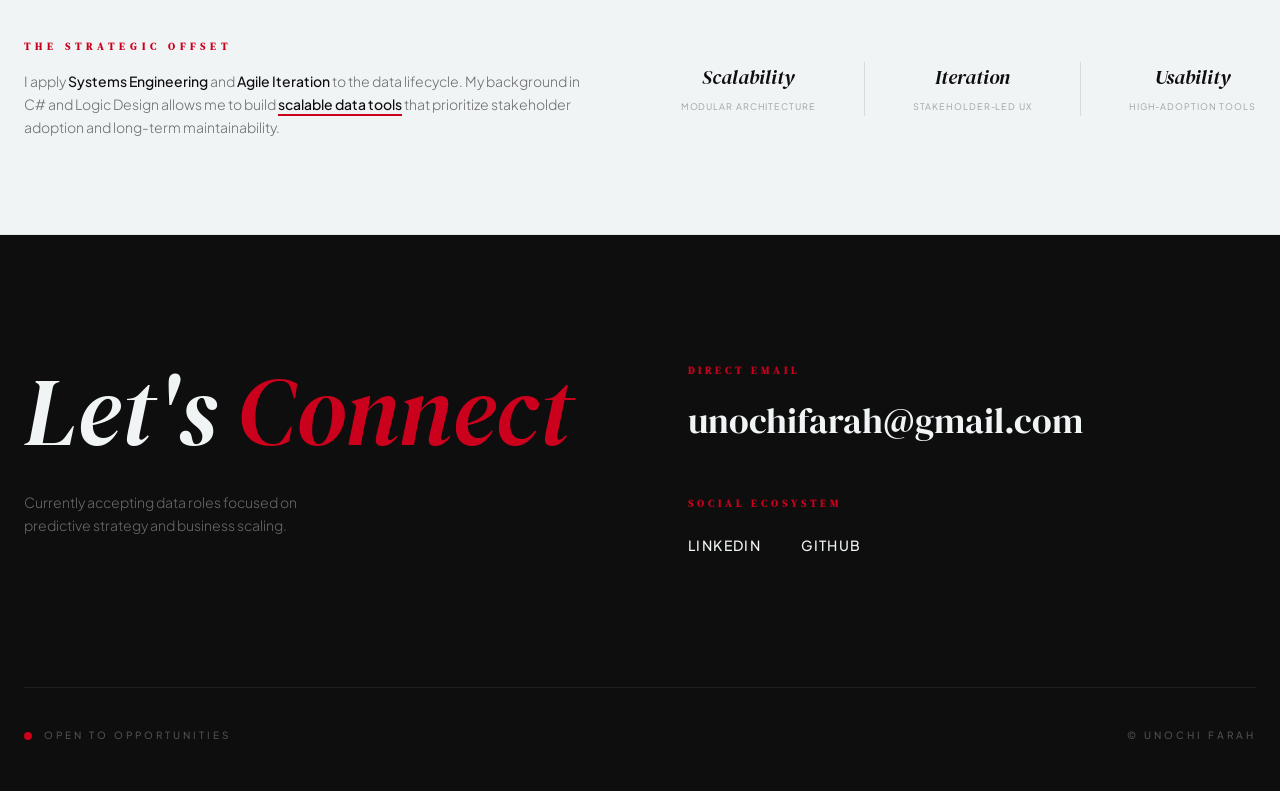
==== commit 5554e561: "Merge branch 'main' of https://github.com/unochifarah/unochifarah.github.io" ====
--- a/index.html
+++ b/index.html
@@ -234,30 +234,57 @@
                 <span class="project-arrow">↗</span>
                 <div class="project-num">01</div>
                 <div class="project-tag-pill">Sales Analysis</div>
-                <h3 class="project-card-title">AWS SaaS Sales Analysis</h3>
-                <p class="project-card-desc">Analyzed 9,993 B2B transactions across 48 countries and 3 regions using Excel and Tableau — surfacing discount impact, profitability drivers, and segment-level revenue trends.</p>
-                <div class="project-tools-row"><span class="tool-chip">Excel</span><span class="tool-chip">Power Query</span><span class="tool-chip">Tableau</span></div>
-                <div class="project-impact">$2.3M in revenue analyzed · 18.7% loss-order rate identified</div>
+                <h3 class="project-card-title">
+                    Superstore Sales Analysis
+                </h3>
+                <p class="project-card-desc">
+                    Analyzed 9,800 retail transactions using Excel pivot tables to answer business questions across sales, customer segments, products, shipping performance, and seasonal trends.
+                </p>
+                <div class="project-tools-row">
+                    <span class="tool-chip">Excel</span>
+                    <span class="tool-chip">Pivot Tables</span>
+                </div>
+                <div class="project-impact">
+                    67% order growth · Technology leads revenue · Home Office has the highest average order value
+                </div>
             </a>
             <!-- 02 UNLOCKED -->
             <a href="project-two.html" class="project-card">
                 <span class="project-arrow">↗</span>
                 <div class="project-num">02</div>
-                <div class="project-tag-pill">Customer Analytics</div>
-                <h3 class="project-card-title">E-Commerce Customer Behavior Analysis</h3>
-                <p class="project-card-desc">RFM segmentation and churn prediction on 500K+ transactions from Olist Brazilian E-Commerce — identifying $12.3M in at-risk revenue across 9 customer segments.</p>
-                <div class="project-tools-row"><span class="tool-chip">PostgreSQL</span><span class="tool-chip">Power BI</span></div>
-                <div class="project-impact">79.75% revenue at risk identified · 80% churn rate uncovered</div>
+                <div class="project-tag-pill">SQL Analysis</div>
+                <h3 class="project-card-title">
+                    Chinook Media Store Analysis
+                </h3>
+                <p class="project-card-desc">
+                    Analyzed digital media store data across 11 relational tables using PostgreSQL to uncover top-selling artists, formats, and regional genre preferences globally.
+                </p>
+                <div class="project-tools-row">
+                    <span class="tool-chip">PostgreSQL</span>
+                    <span class="tool-chip">SQL</span>
+                </div>
+                <div class="project-impact">
+                    92% of countries prefer Rock · USA leads order volume · MPEG audio is the dominant format
+                </div>
             </a>
             <!-- 03 UNLOCKED -->
             <a href="project-three.html" class="project-card">
                 <span class="project-arrow">↗</span>
                 <div class="project-num">03</div>
-                <div class="project-tag-pill">Logistics Analytics</div>
-                <h3 class="project-card-title">Supply Chain Logistics Cost & Efficiency Analysis</h3>
-                <p class="project-card-desc">7-table Power Query pipeline across 209K+ orders — identifying carrier inefficiencies, warehouse bottlenecks, and a discontinued carrier data integrity issue.</p>
-                <div class="project-tools-row"><span class="tool-chip">Power Query</span><span class="tool-chip">Excel</span><span class="tool-chip">Power BI</span></div>
-                <div class="project-impact">$2.41M freight spend mapped · V444_0 6× better cost-to-speed</div>
+                <div class="project-tag-pill">Dashboarding</div>
+                <h3 class="project-card-title">
+                    AdventureWorks Sales Analysis
+                </h3>
+                <p class="project-card-desc">
+                    Analyzed international sales data from 2011–2014 using Excel for EDA and Power BI for interactive dashboarding to understand revenue and freight patterns.
+                </p>
+                <div class="project-tools-row">
+                    <span class="tool-chip">Power BI</span>
+                    <span class="tool-chip">Excel</span>
+                </div>
+                <div class="project-impact">
+                    $32M US revenue · Canada has highest AOV · Freight cost driven by order size
+                </div>
             </a>
             <!-- 04 UNLOCKED -->
             <a href="project-four.html" class="project-card">
@@ -384,4 +411,4 @@
     });
 </script>
 </body>
-</html>+</html>
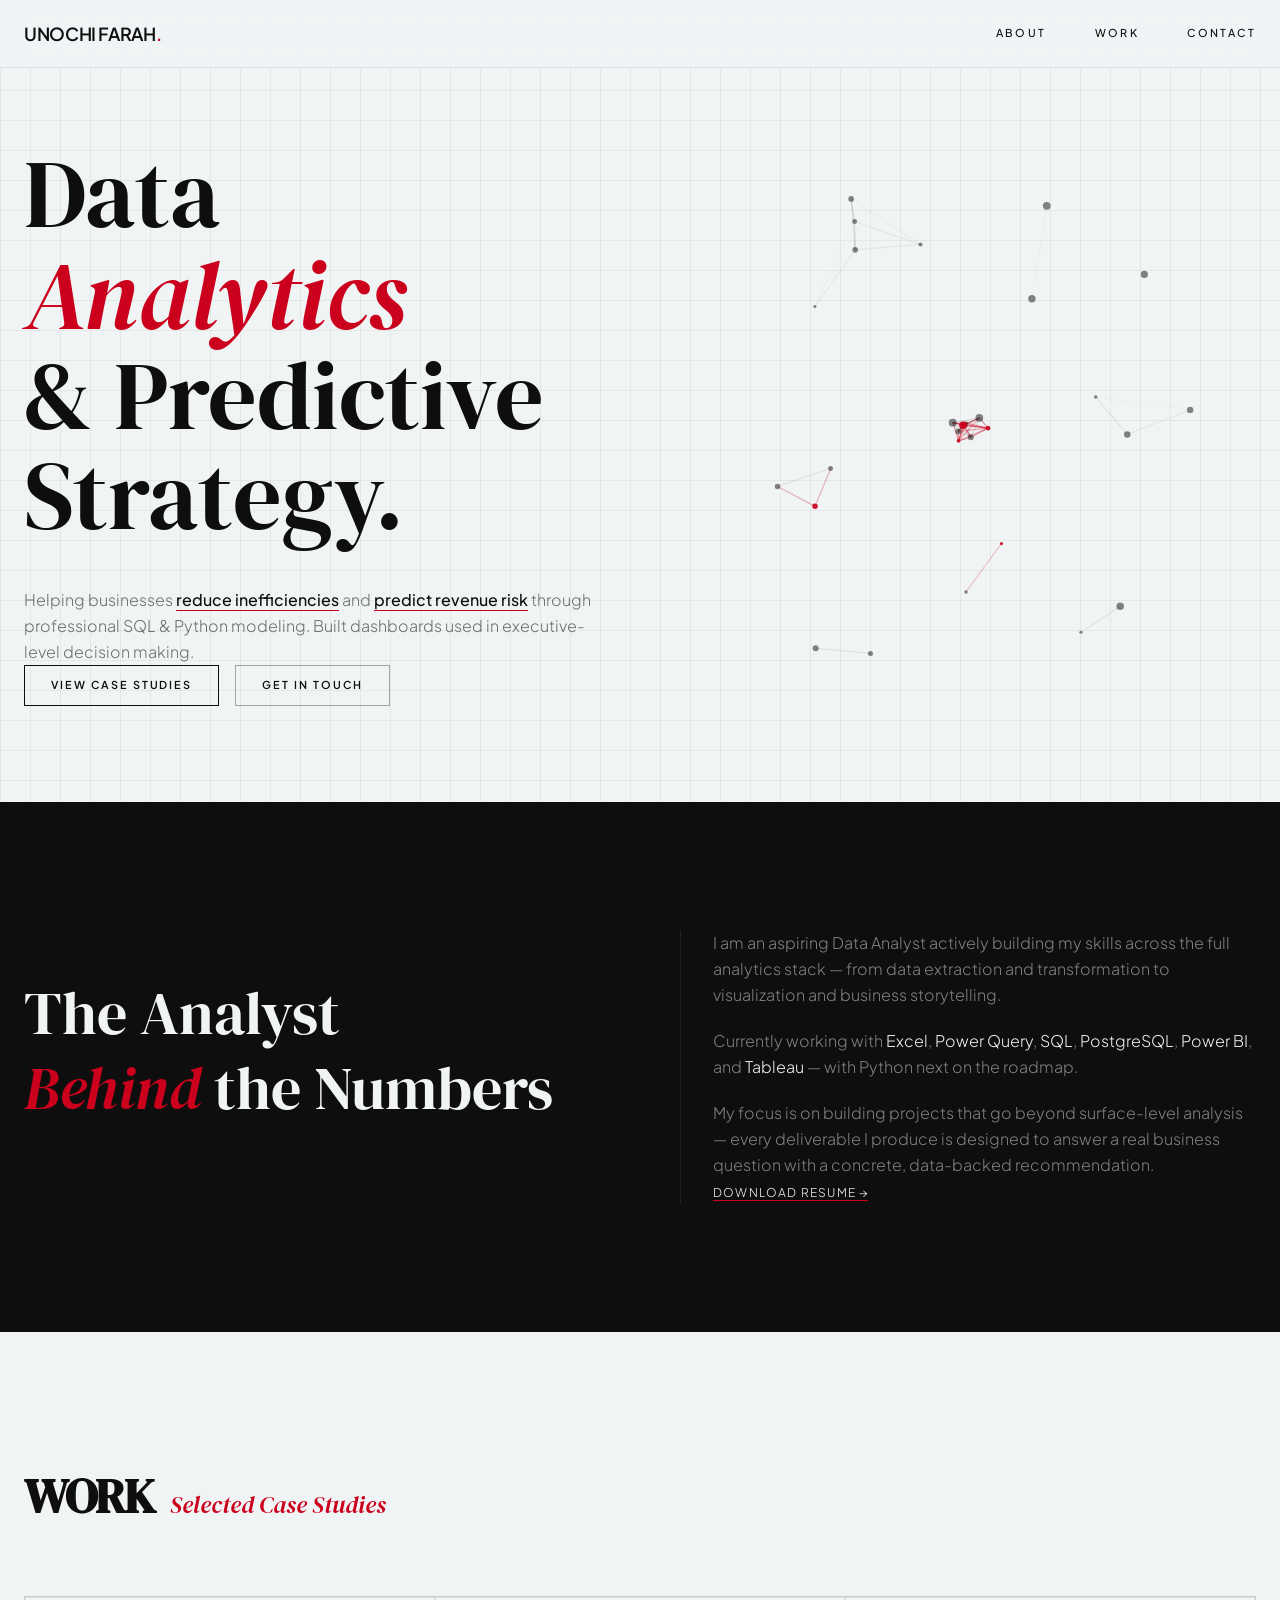
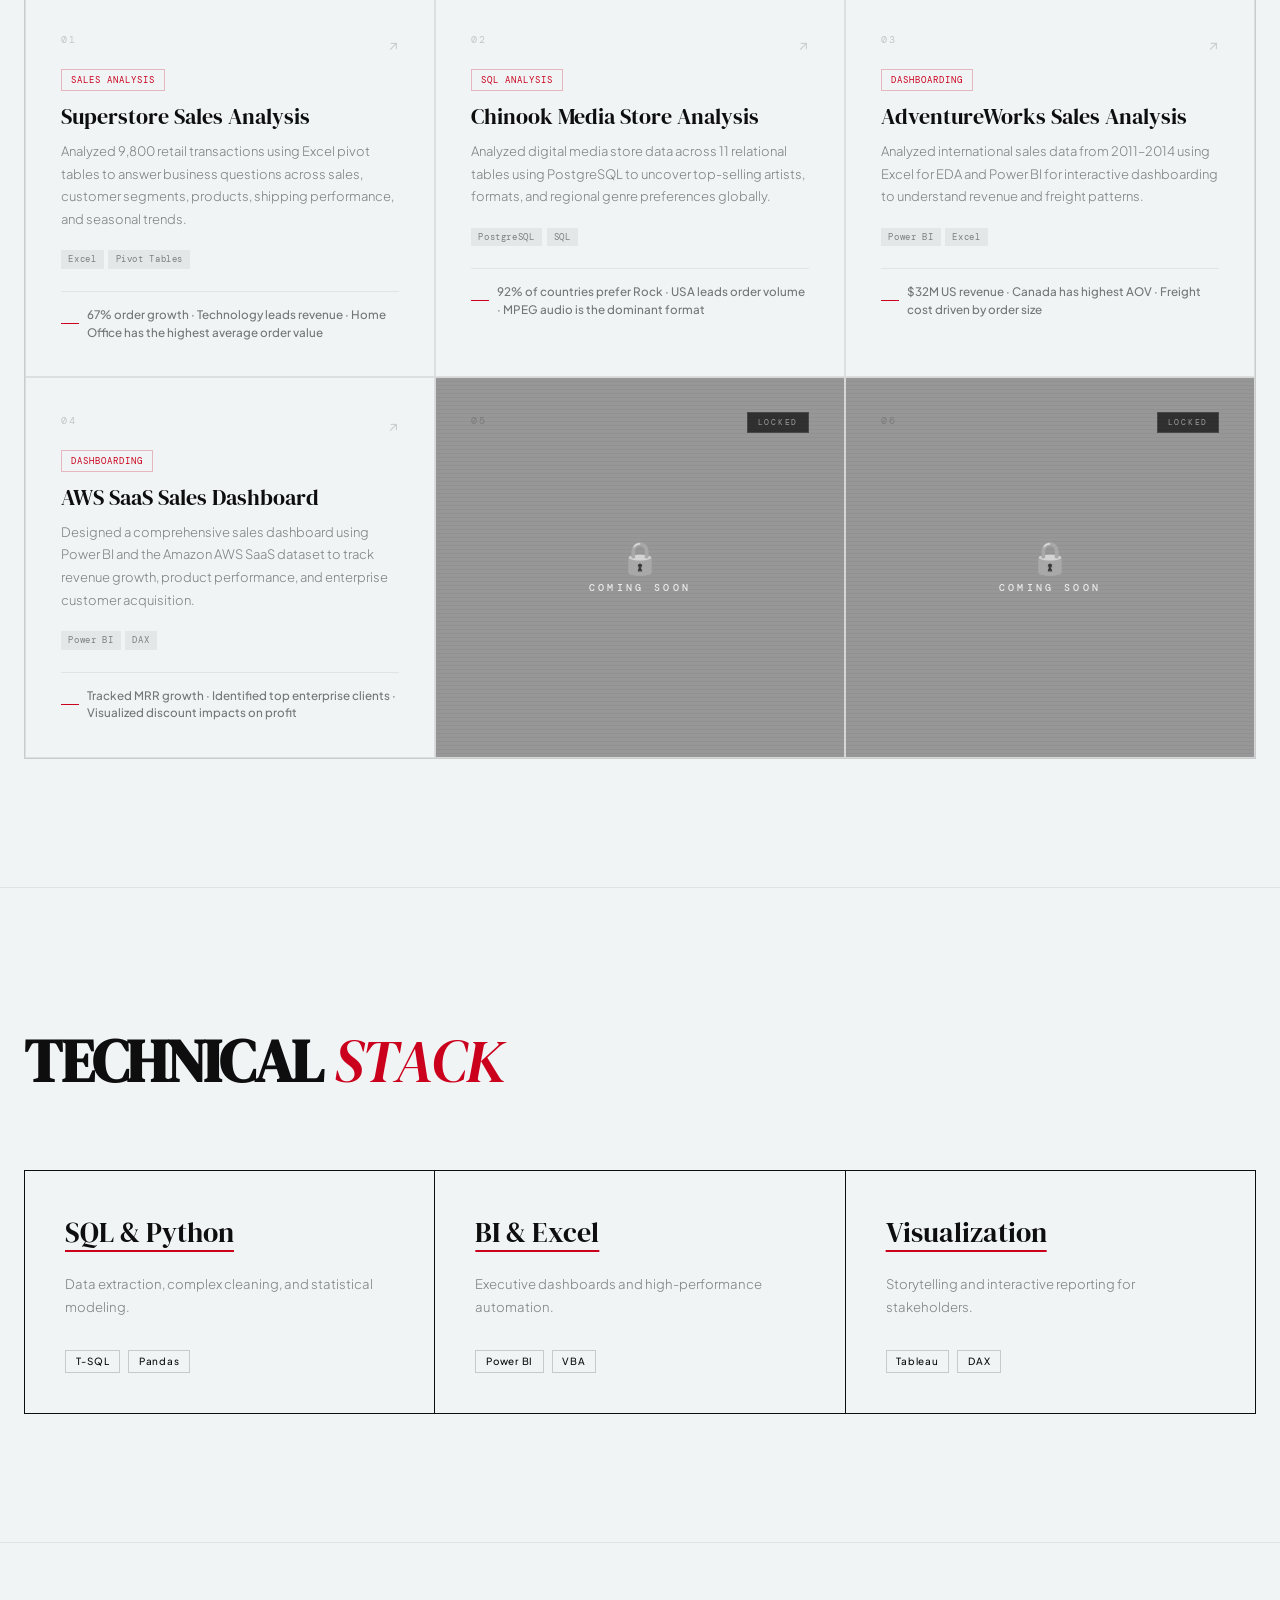
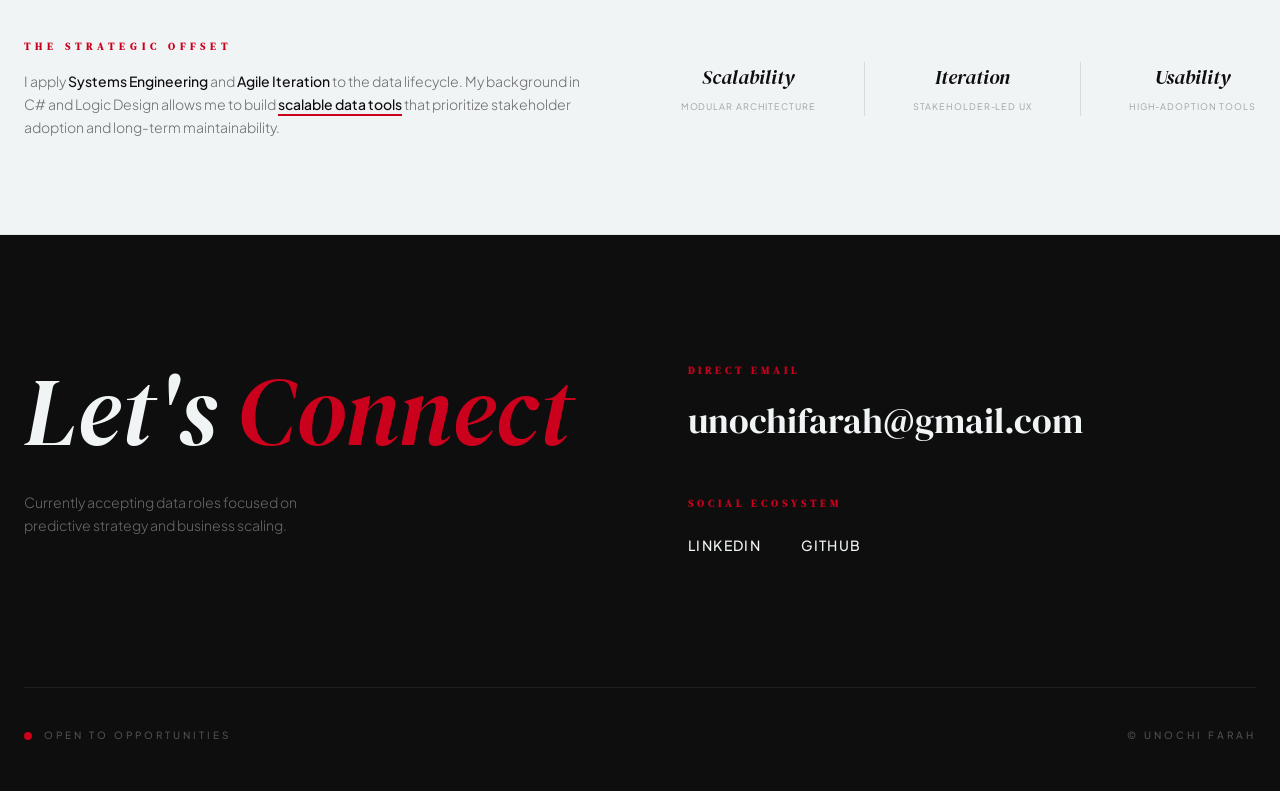
==== commit 16f3c04b: "Update index.html" ====
--- a/index.html
+++ b/index.html
@@ -378,7 +378,7 @@
             <div class="space-y-12">
                 <div>
                     <h4 style="font-size:10px;text-transform:uppercase;letter-spacing:0.4em;font-weight:600;margin-bottom:1rem;color:var(--red);">Direct Email</h4>
-                    <a href="mailto:unochifarah@gmail.com" class="text-2xl md:text-4xl serif" style="color:var(--cream);transition:color 0.3s;" onmouseover="this.style.color='var(--red)'" onmouseout="this.style.color='var(--cream)'">unochifarah@gmail.com</a>
+                    <a href="mailto:jasmineunochii@gmail.com" class="text-2xl md:text-4xl serif" style="color:var(--cream);transition:color 0.3s;" onmouseover="this.style.color='var(--red)'" onmouseout="this.style.color='var(--cream)'">unochifarah@gmail.com</a>
                 </div>
                 <div>
                     <h4 style="font-size:10px;text-transform:uppercase;letter-spacing:0.4em;font-weight:600;margin-bottom:1.5rem;color:var(--red);">Social Ecosystem</h4>
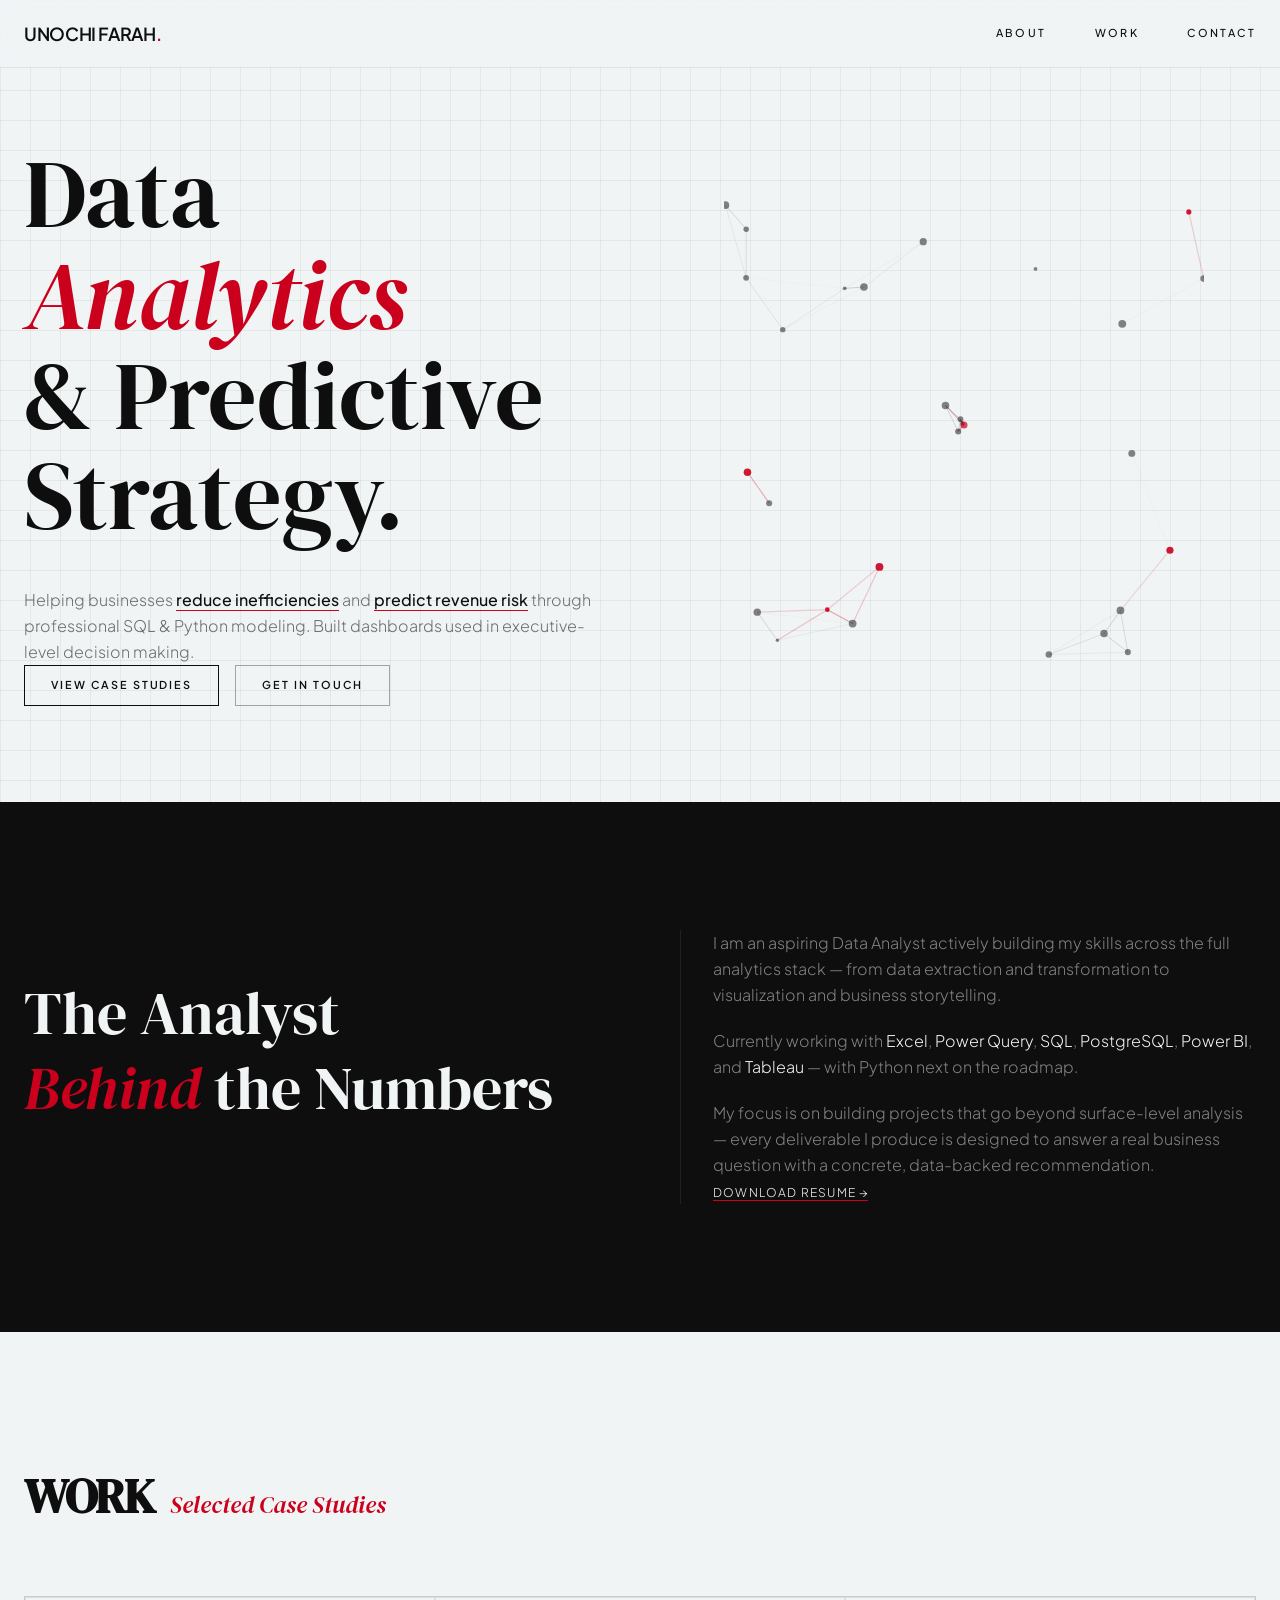
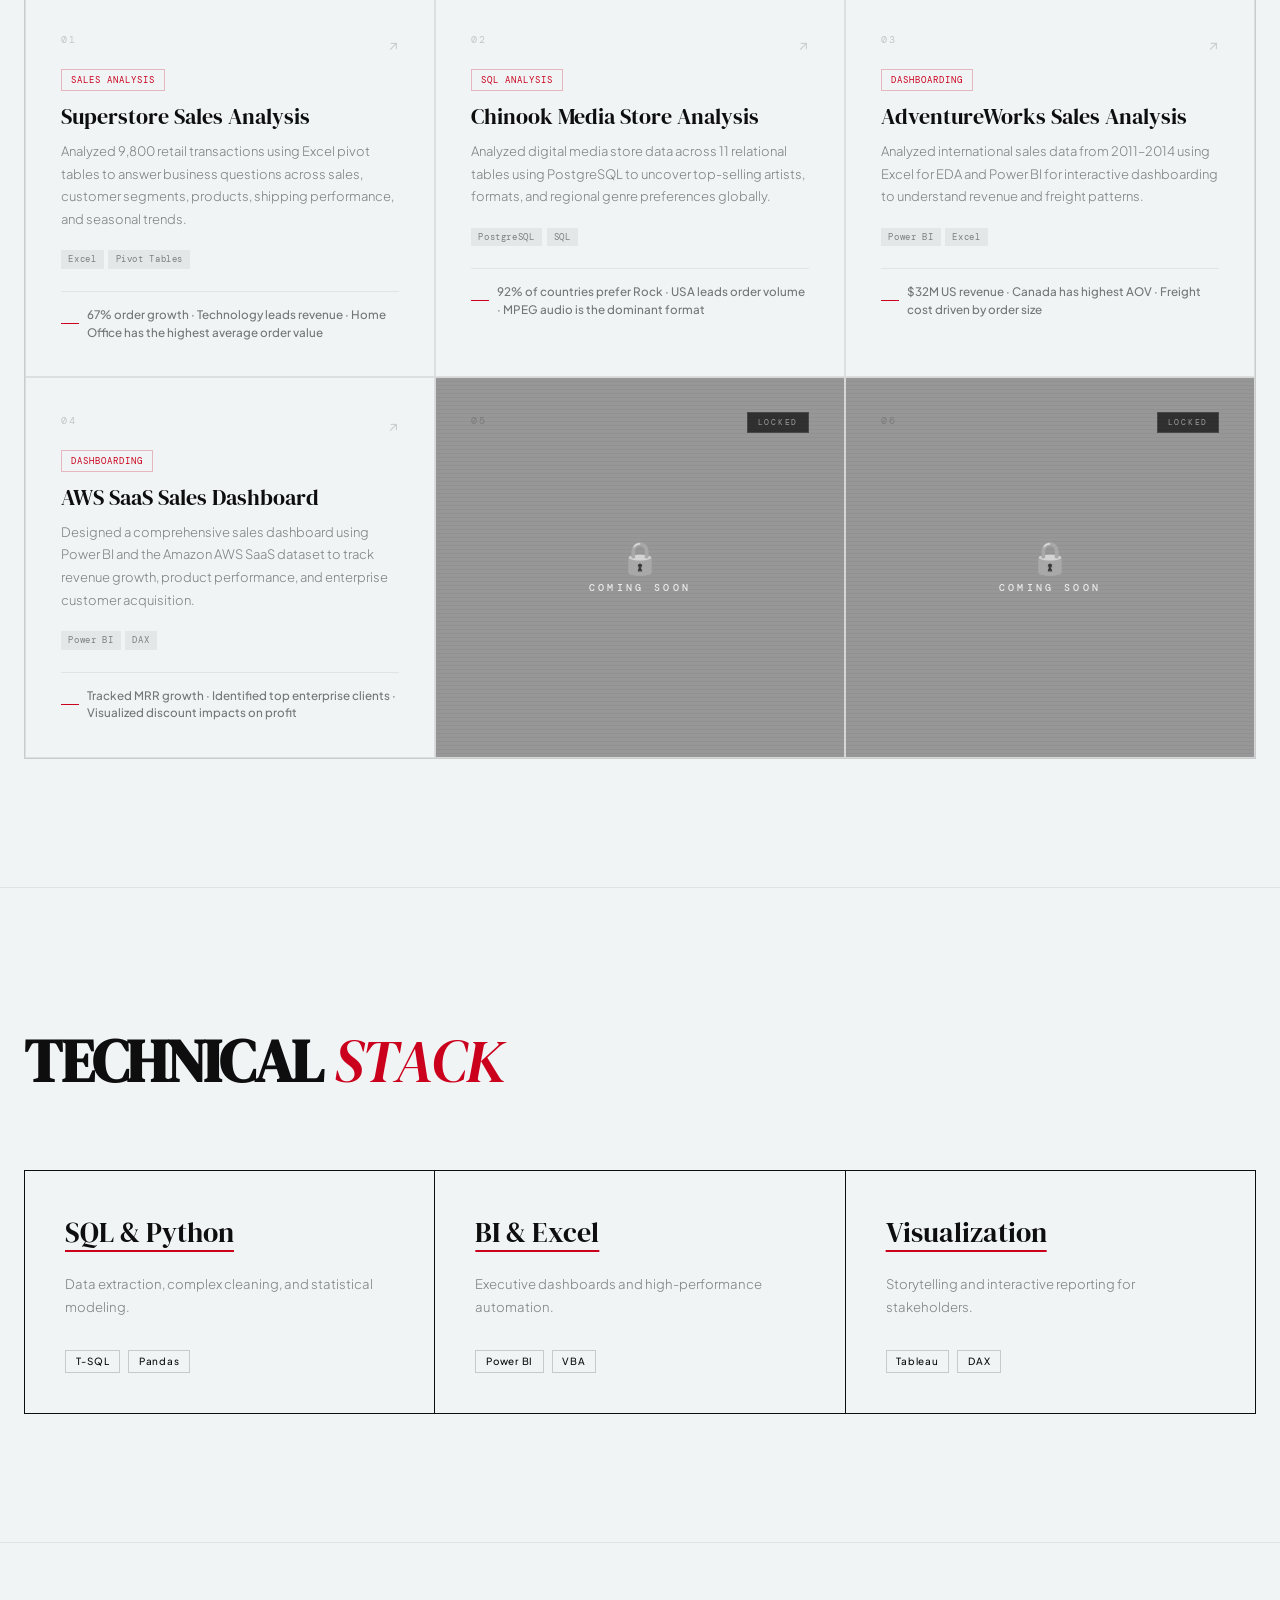
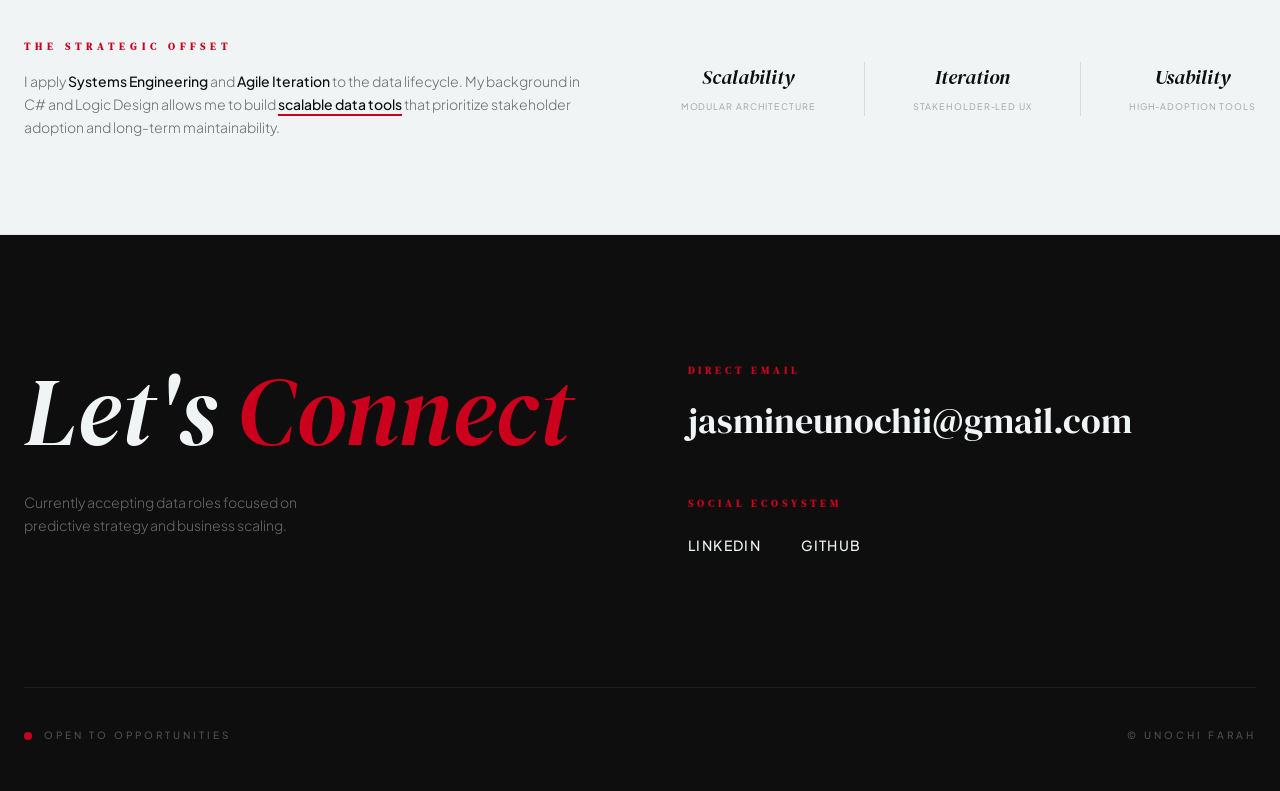
==== commit 8959168e: "Update email link to correct address" ====
--- a/index.html
+++ b/index.html
@@ -378,7 +378,7 @@
             <div class="space-y-12">
                 <div>
                     <h4 style="font-size:10px;text-transform:uppercase;letter-spacing:0.4em;font-weight:600;margin-bottom:1rem;color:var(--red);">Direct Email</h4>
-                    <a href="mailto:jasmineunochii@gmail.com" class="text-2xl md:text-4xl serif" style="color:var(--cream);transition:color 0.3s;" onmouseover="this.style.color='var(--red)'" onmouseout="this.style.color='var(--cream)'">unochifarah@gmail.com</a>
+                    <a href="mailto:jasmineunochii@gmail.com" class="text-2xl md:text-4xl serif" style="color:var(--cream);transition:color 0.3s;" onmouseover="this.style.color='var(--red)'" onmouseout="this.style.color='var(--cream)'">jasmineunochii@gmail.com</a>
                 </div>
                 <div>
                     <h4 style="font-size:10px;text-transform:uppercase;letter-spacing:0.4em;font-weight:600;margin-bottom:1.5rem;color:var(--red);">Social Ecosystem</h4>
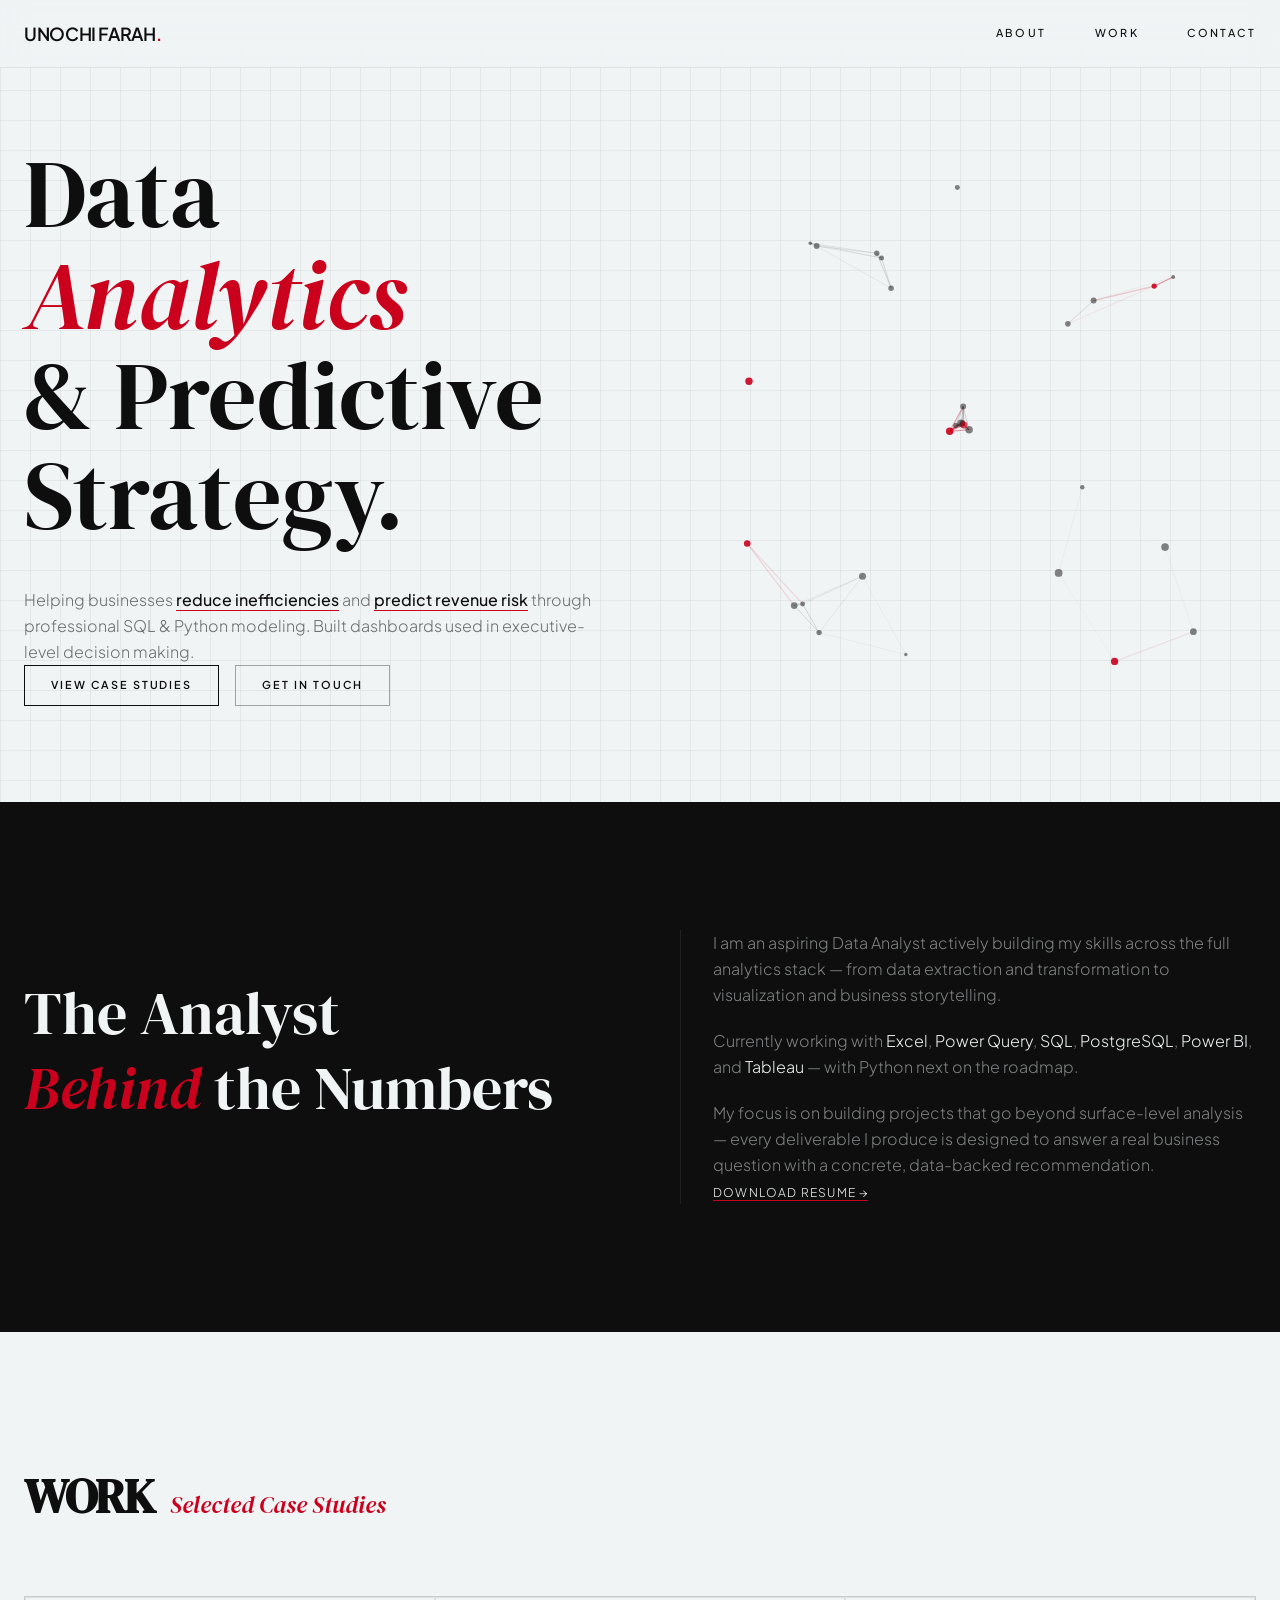
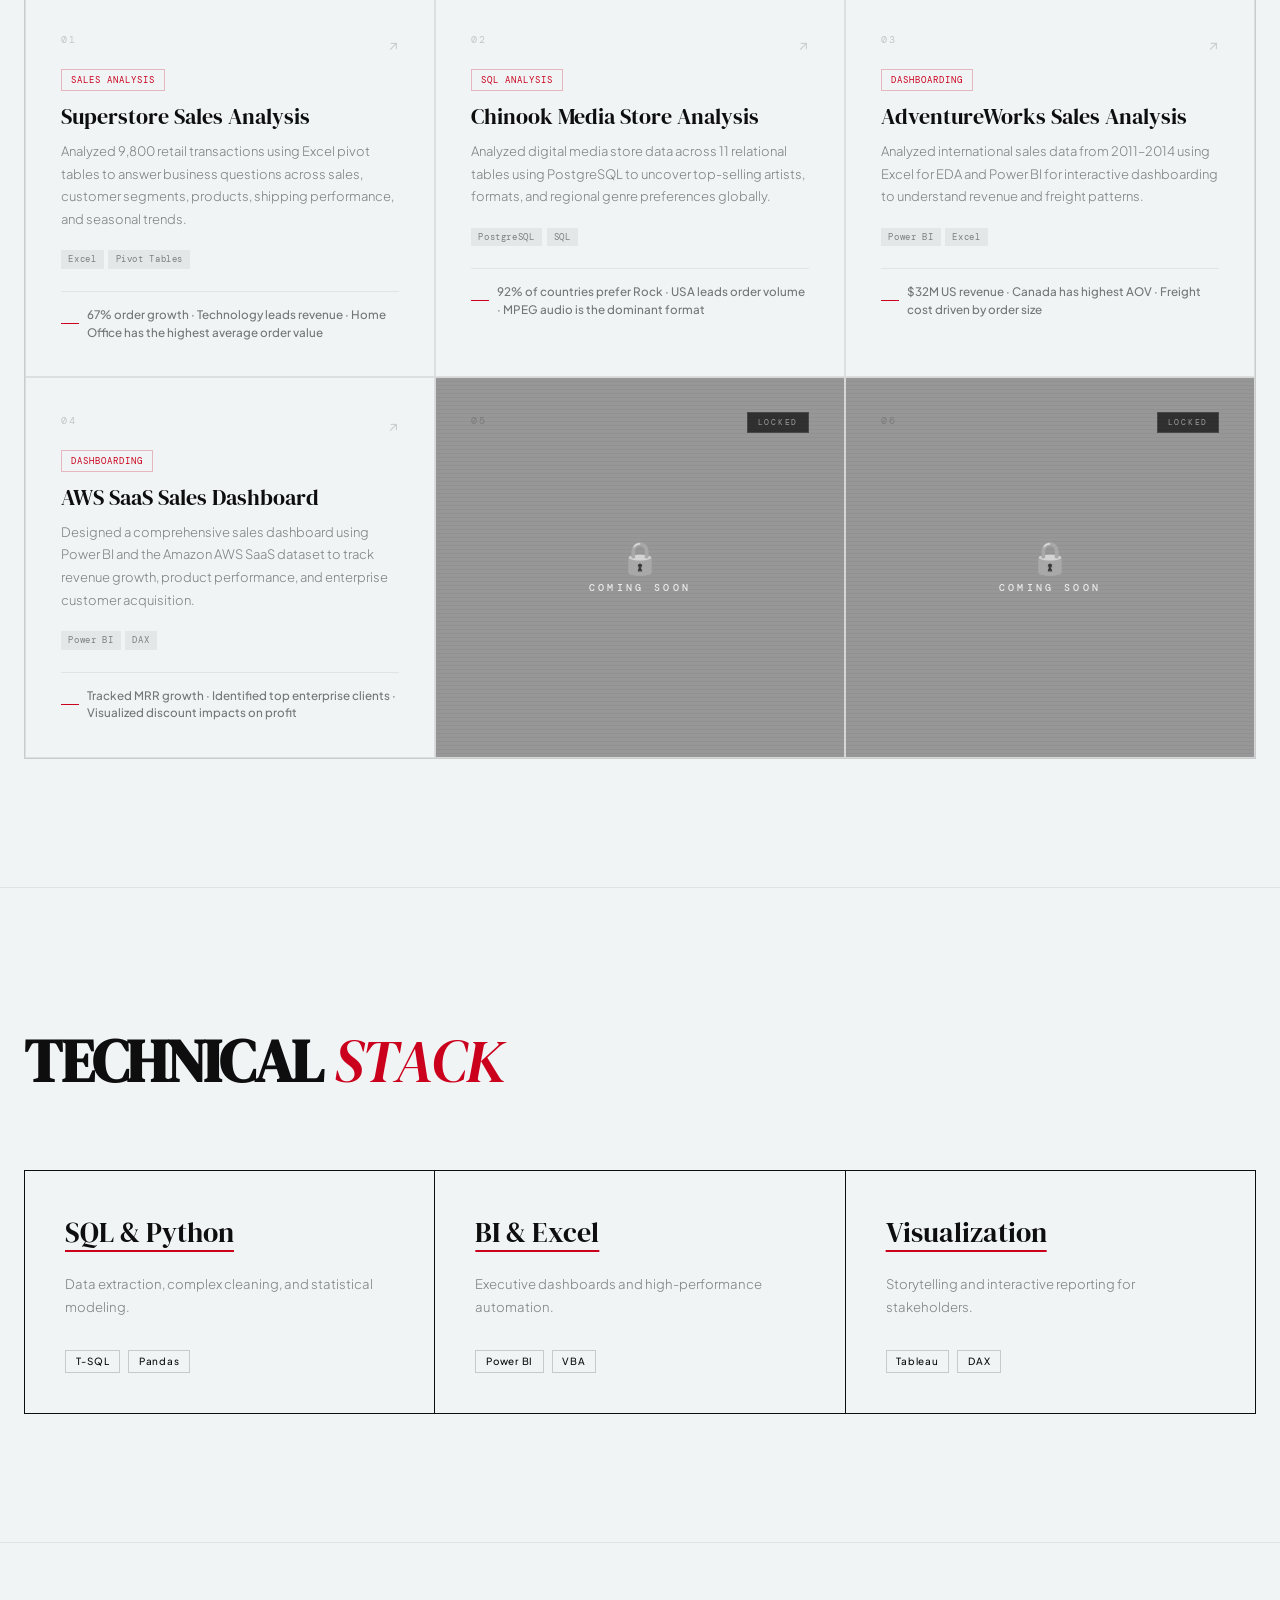
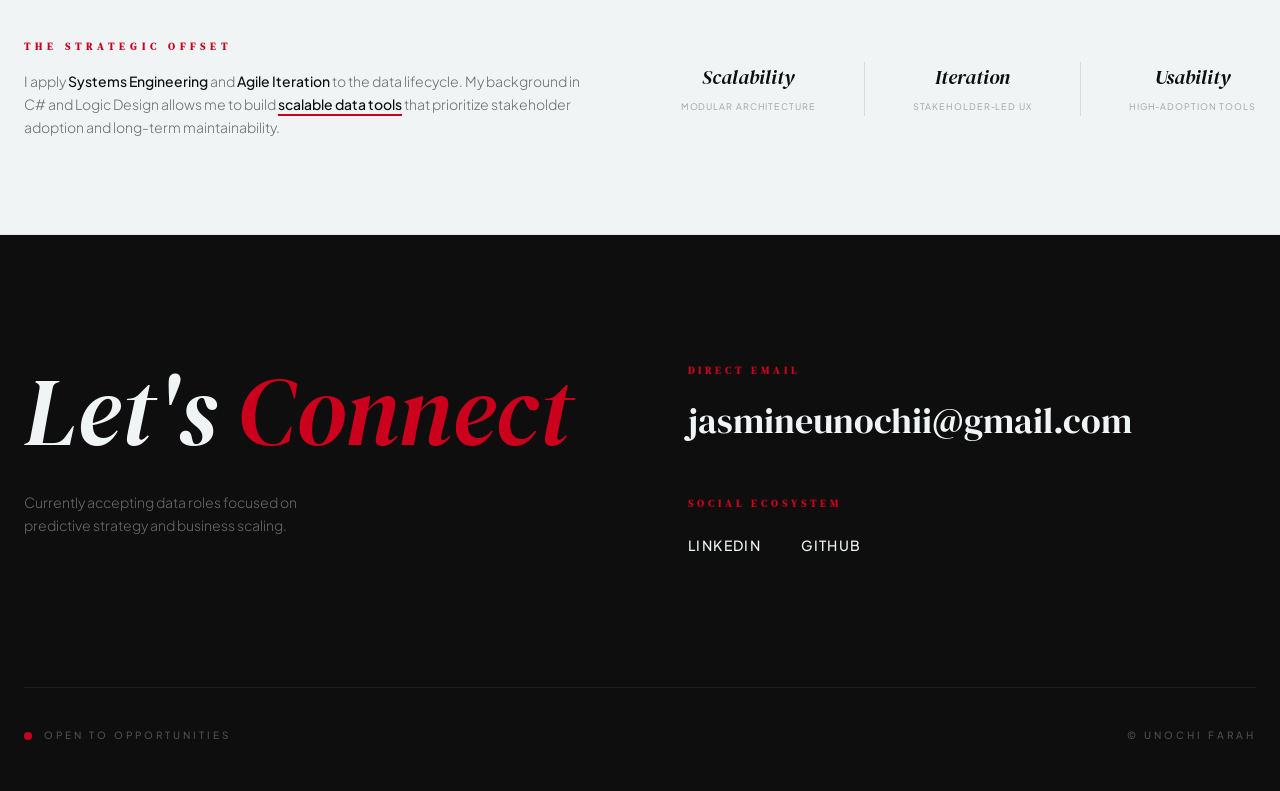
==== commit f18bd607: "Update index.html" ====
--- a/index.html
+++ b/index.html
@@ -383,7 +383,7 @@
                 <div>
                     <h4 style="font-size:10px;text-transform:uppercase;letter-spacing:0.4em;font-weight:600;margin-bottom:1.5rem;color:var(--red);">Social Ecosystem</h4>
                     <div class="flex gap-10">
-                        <a href="https://www.linkedin.com/in/jasmine-unochi-4613a3169/" target="_blank" rel="noopener noreferrer" class="social-link text-sm uppercase tracking-widest font-medium" style="color:var(--cream);">LinkedIn</a>
+                        <a href="https://www.linkedin.com/in/jasmine-unochi/" target="_blank" rel="noopener noreferrer" class="social-link text-sm uppercase tracking-widest font-medium" style="color:var(--cream);">LinkedIn</a>
                         <a href="https://github.com/unochifarah" target="_blank" rel="noopener noreferrer" class="social-link text-sm uppercase tracking-widest font-medium" style="color:var(--cream);">GitHub</a>
                     </div>
                 </div>
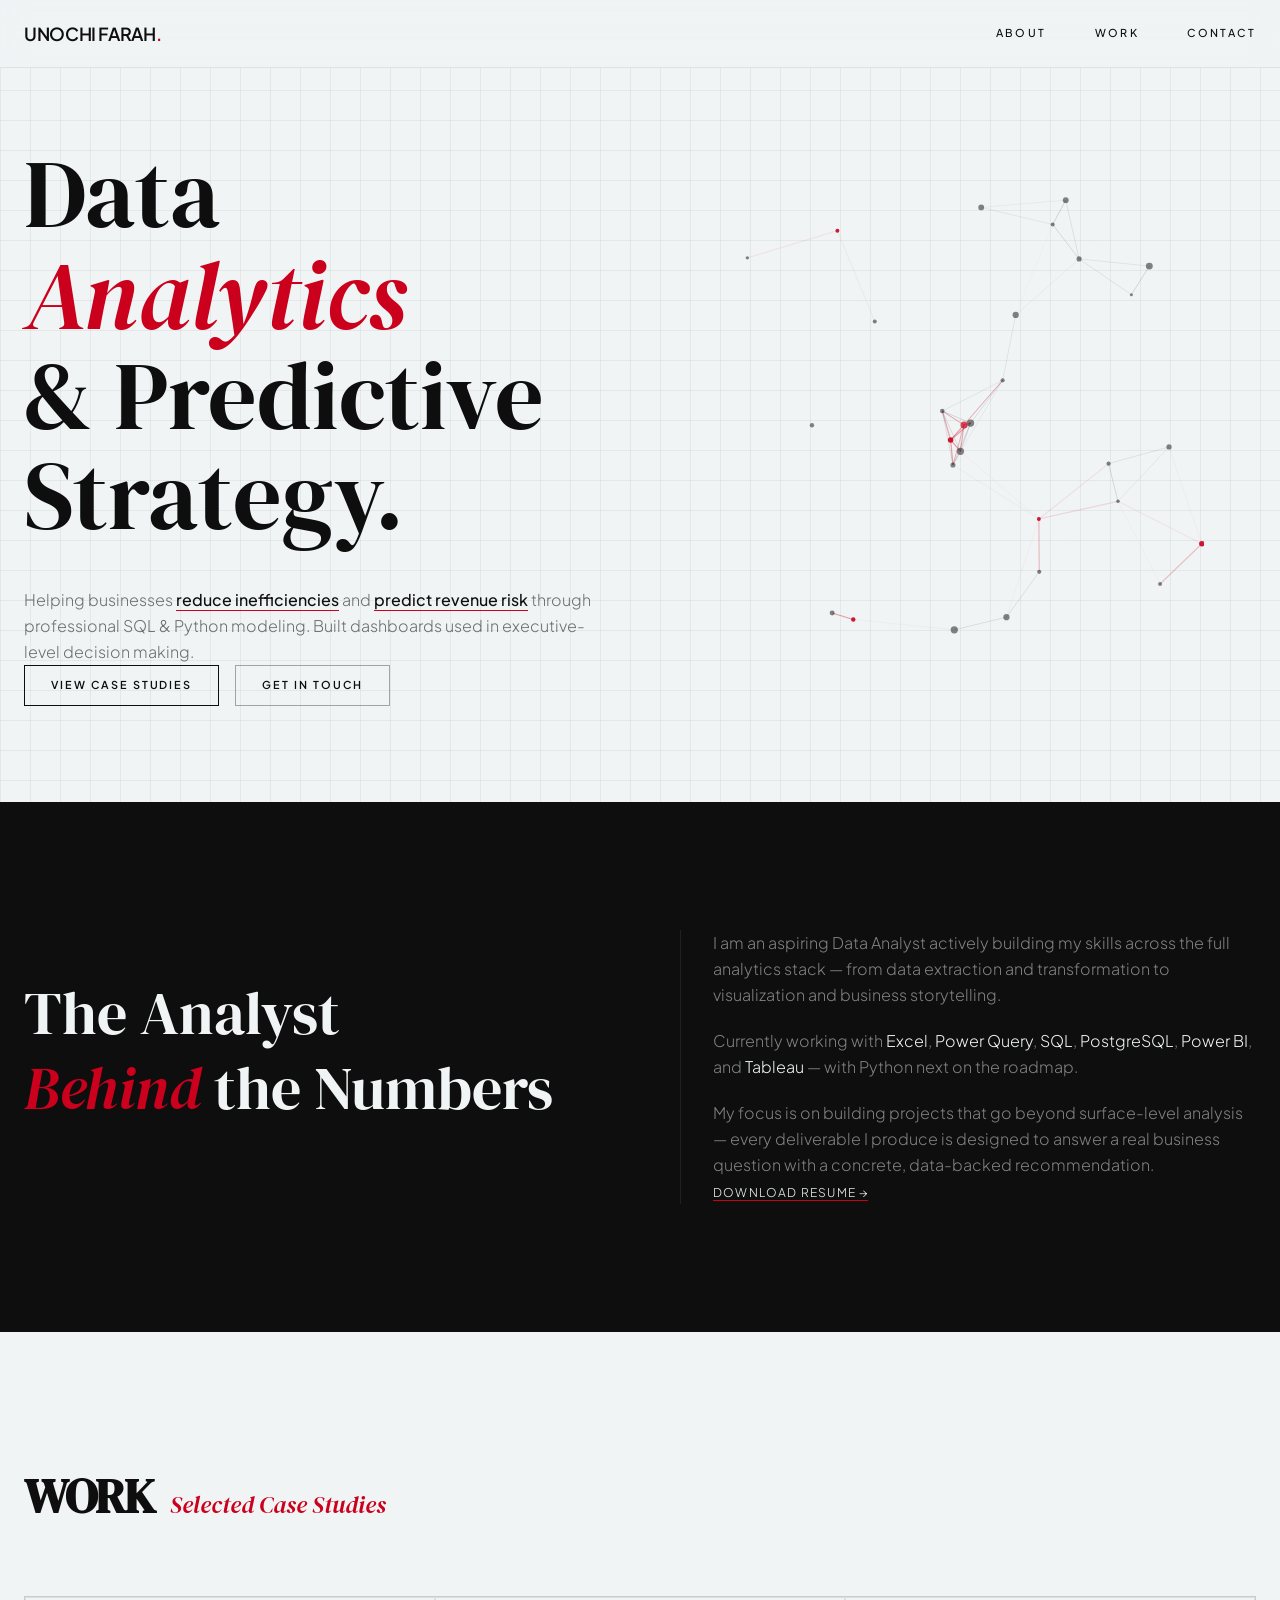
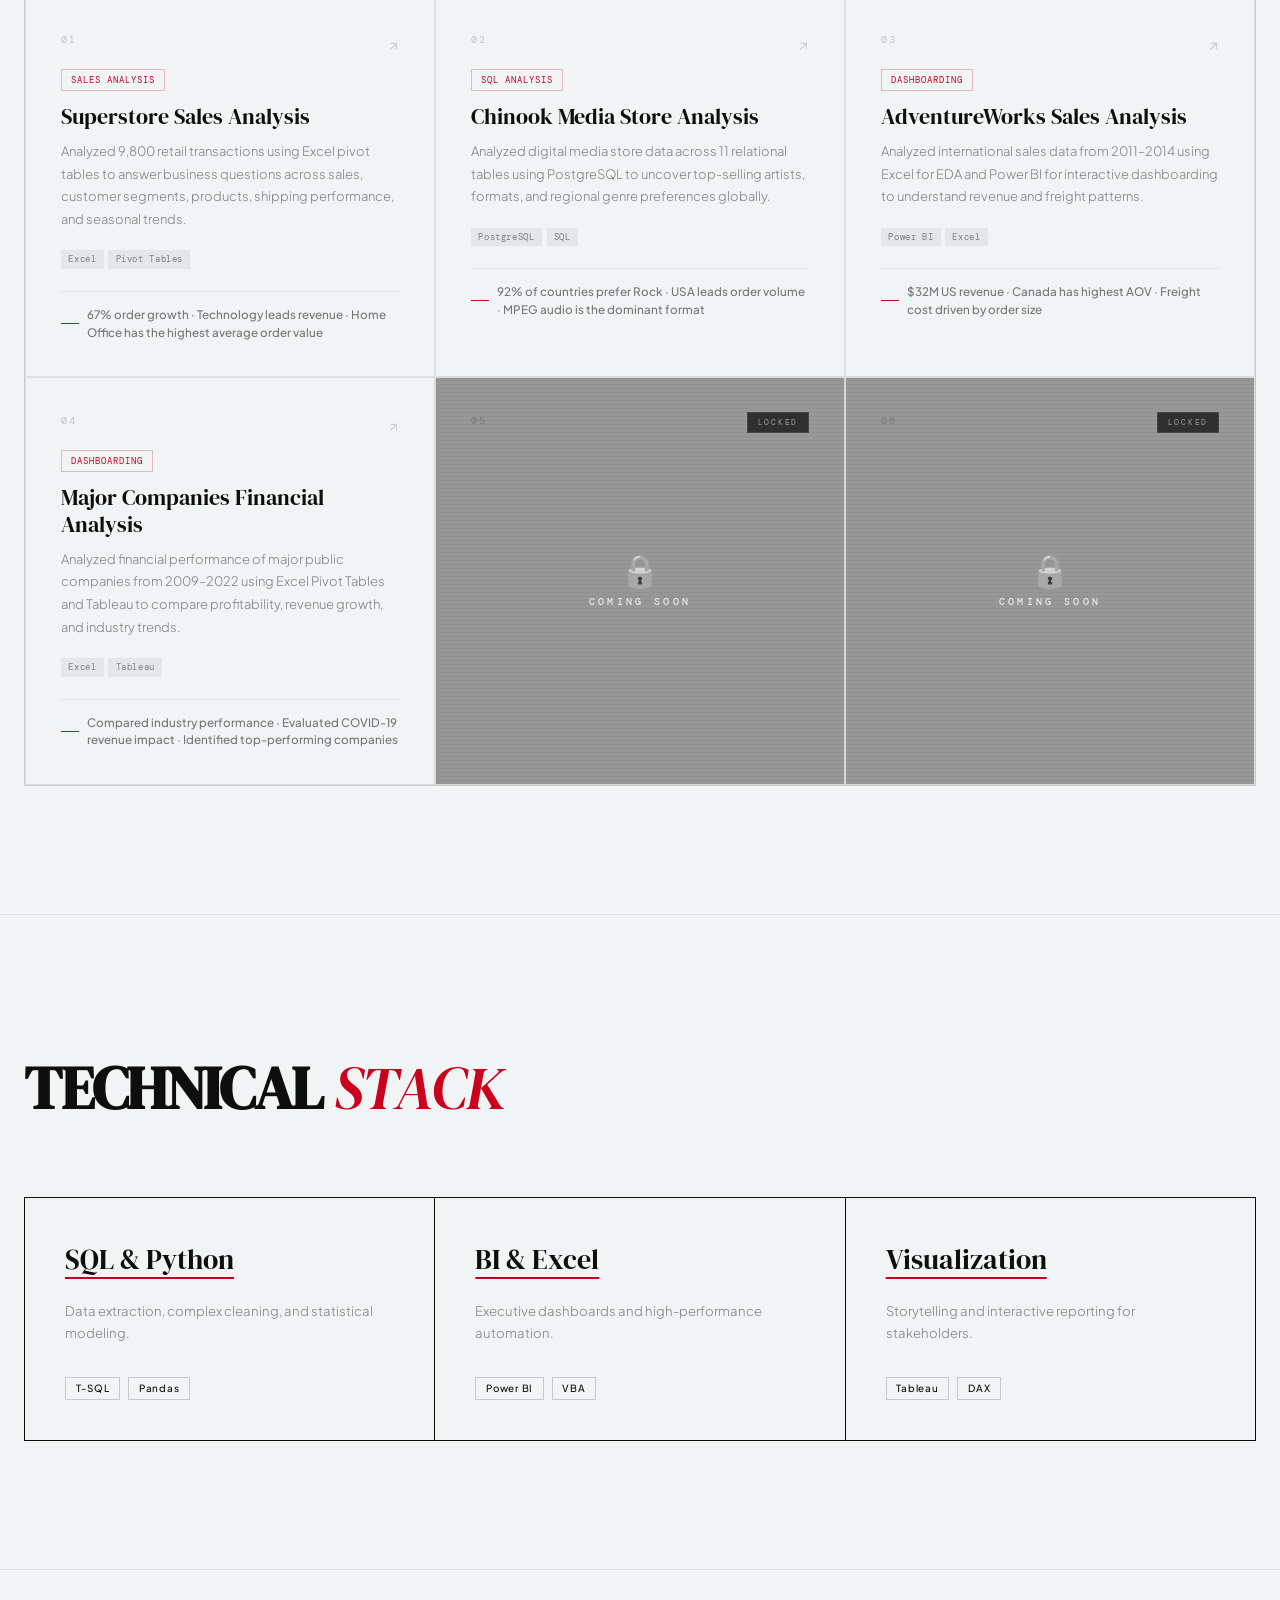
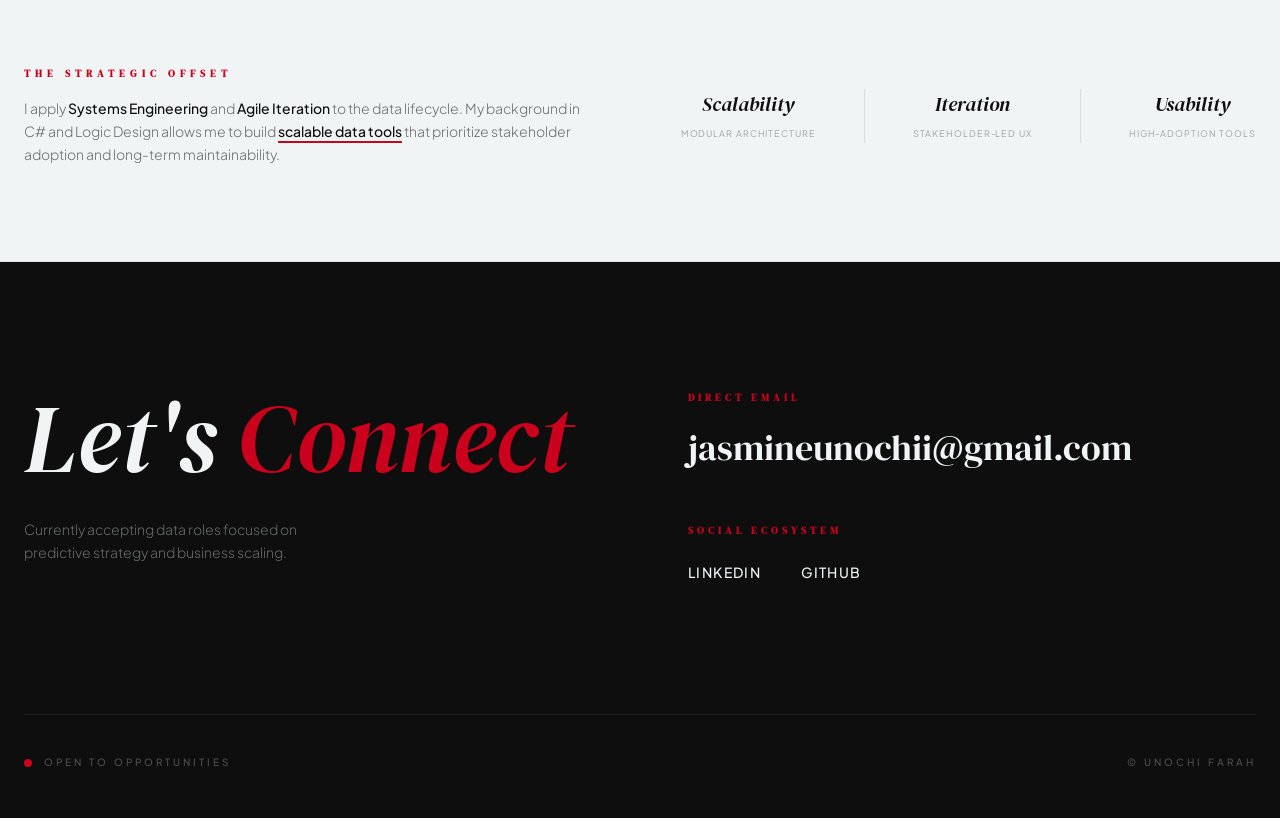
==== commit 358f9e4a: "Revise project title and description in index.html Updated project details from AWS SaaS Sales Dashb" ====
--- a/index.html
+++ b/index.html
@@ -292,17 +292,17 @@
                 <div class="project-num">04</div>
                 <div class="project-tag-pill">Dashboarding</div>
                 <h3 class="project-card-title">
-                    AWS SaaS Sales Dashboard
+                    Major Companies Financial Analysis
                 </h3>
                 <p class="project-card-desc">
-                    Designed a comprehensive sales dashboard using Power BI and the Amazon AWS SaaS dataset to track revenue growth, product performance, and enterprise customer acquisition.
+                    Analyzed financial performance of major public companies from 2009–2022 using Excel Pivot Tables and Tableau to compare profitability, revenue growth, and industry trends.
                 </p>
                 <div class="project-tools-row">
-                    <span class="tool-chip">Power BI</span>
-                    <span class="tool-chip">DAX</span>
+                    <span class="tool-chip">Excel</span>
+                    <span class="tool-chip">Tableau</span>
                 </div>
                 <div class="project-impact">
-                    Tracked MRR growth · Identified top enterprise clients · Visualized discount impacts on profit
+                    Compared industry performance · Evaluated COVID-19 revenue impact · Identified top-performing companies
                 </div>
             </a>
             <!-- 05 LOCKED -->
